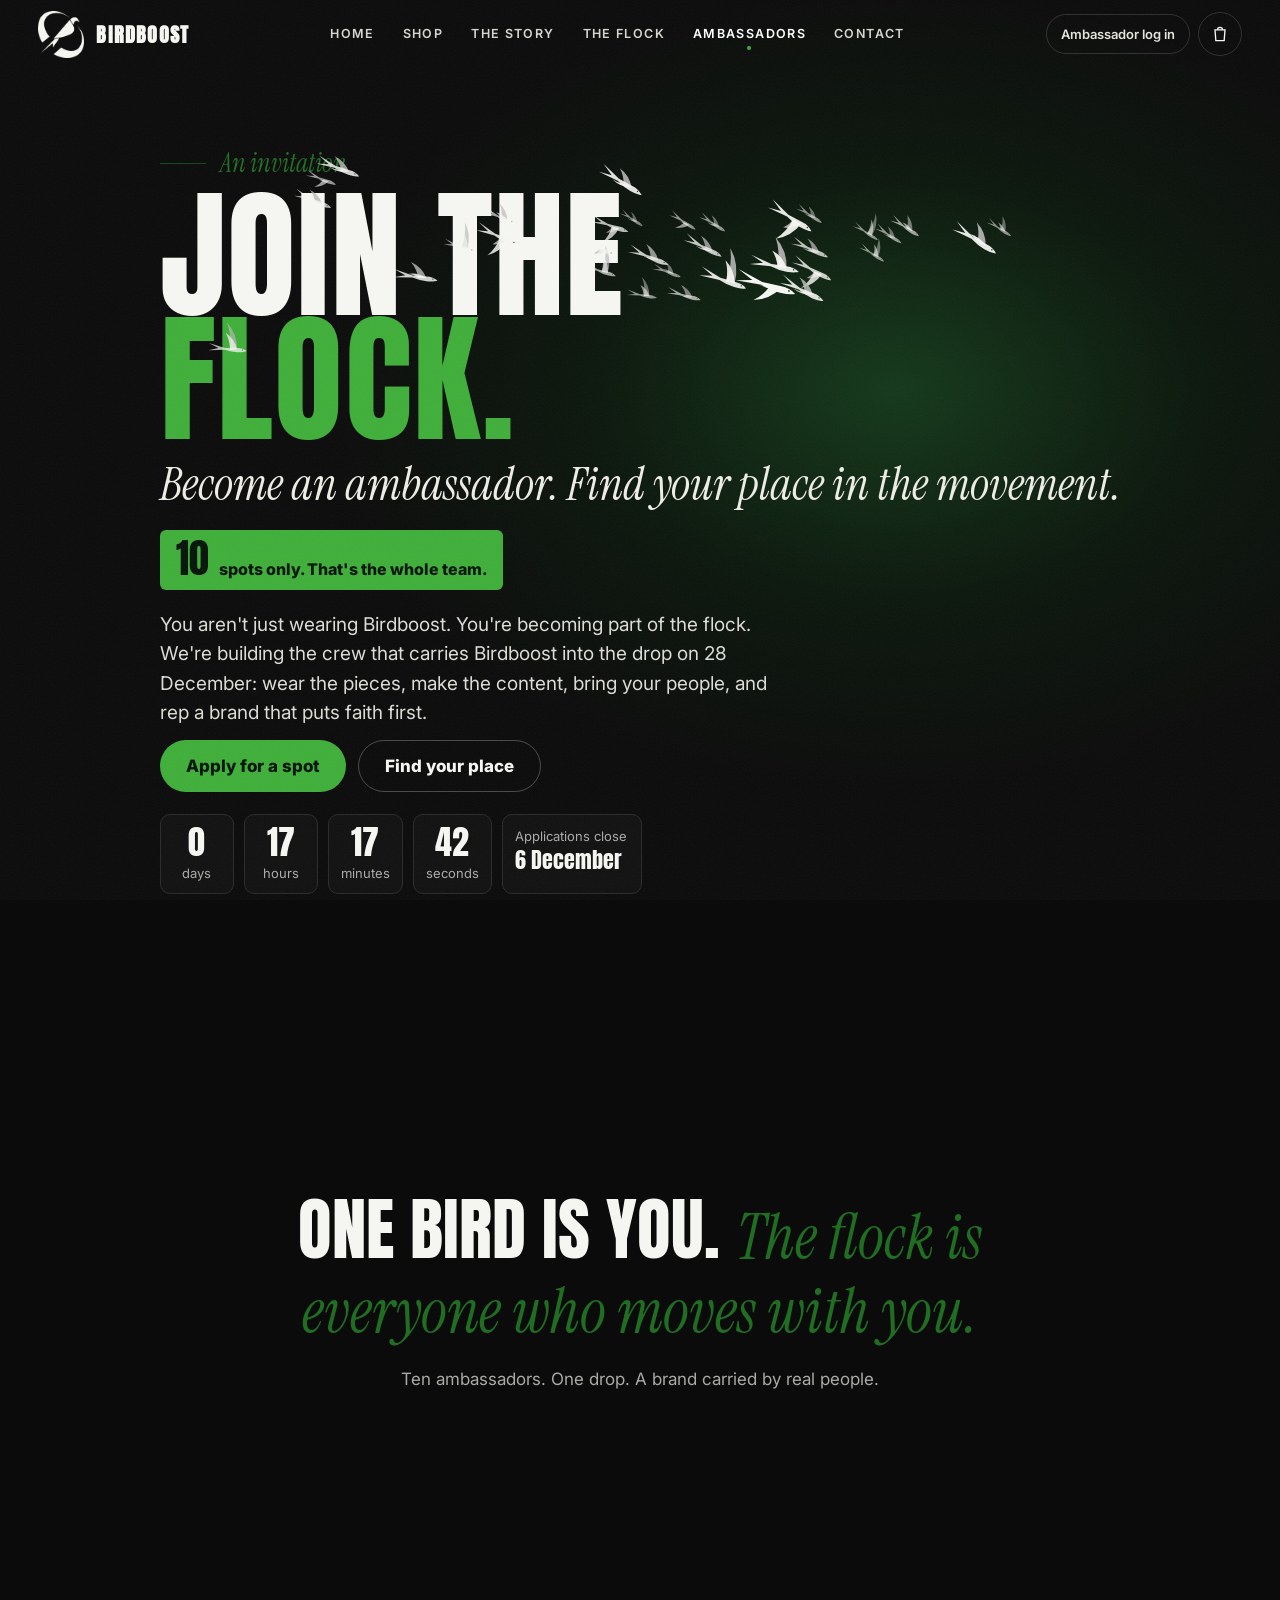
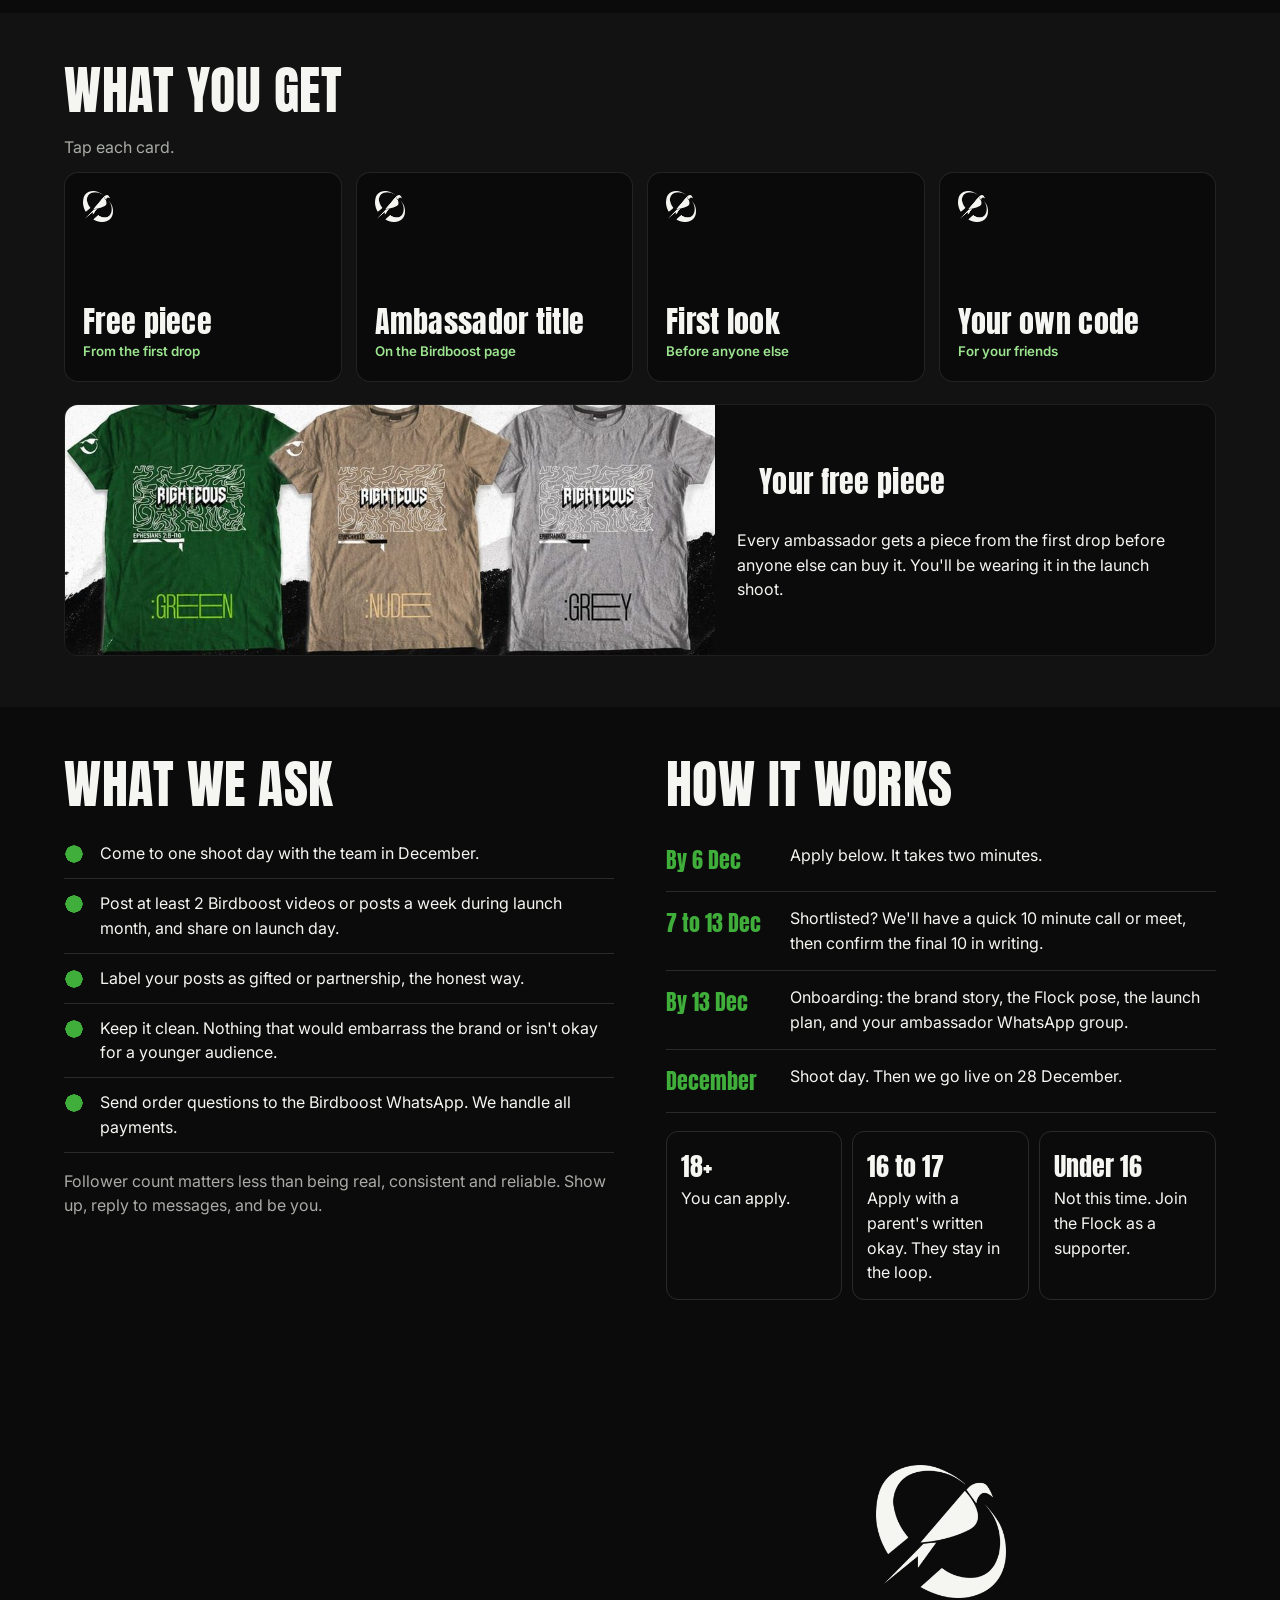
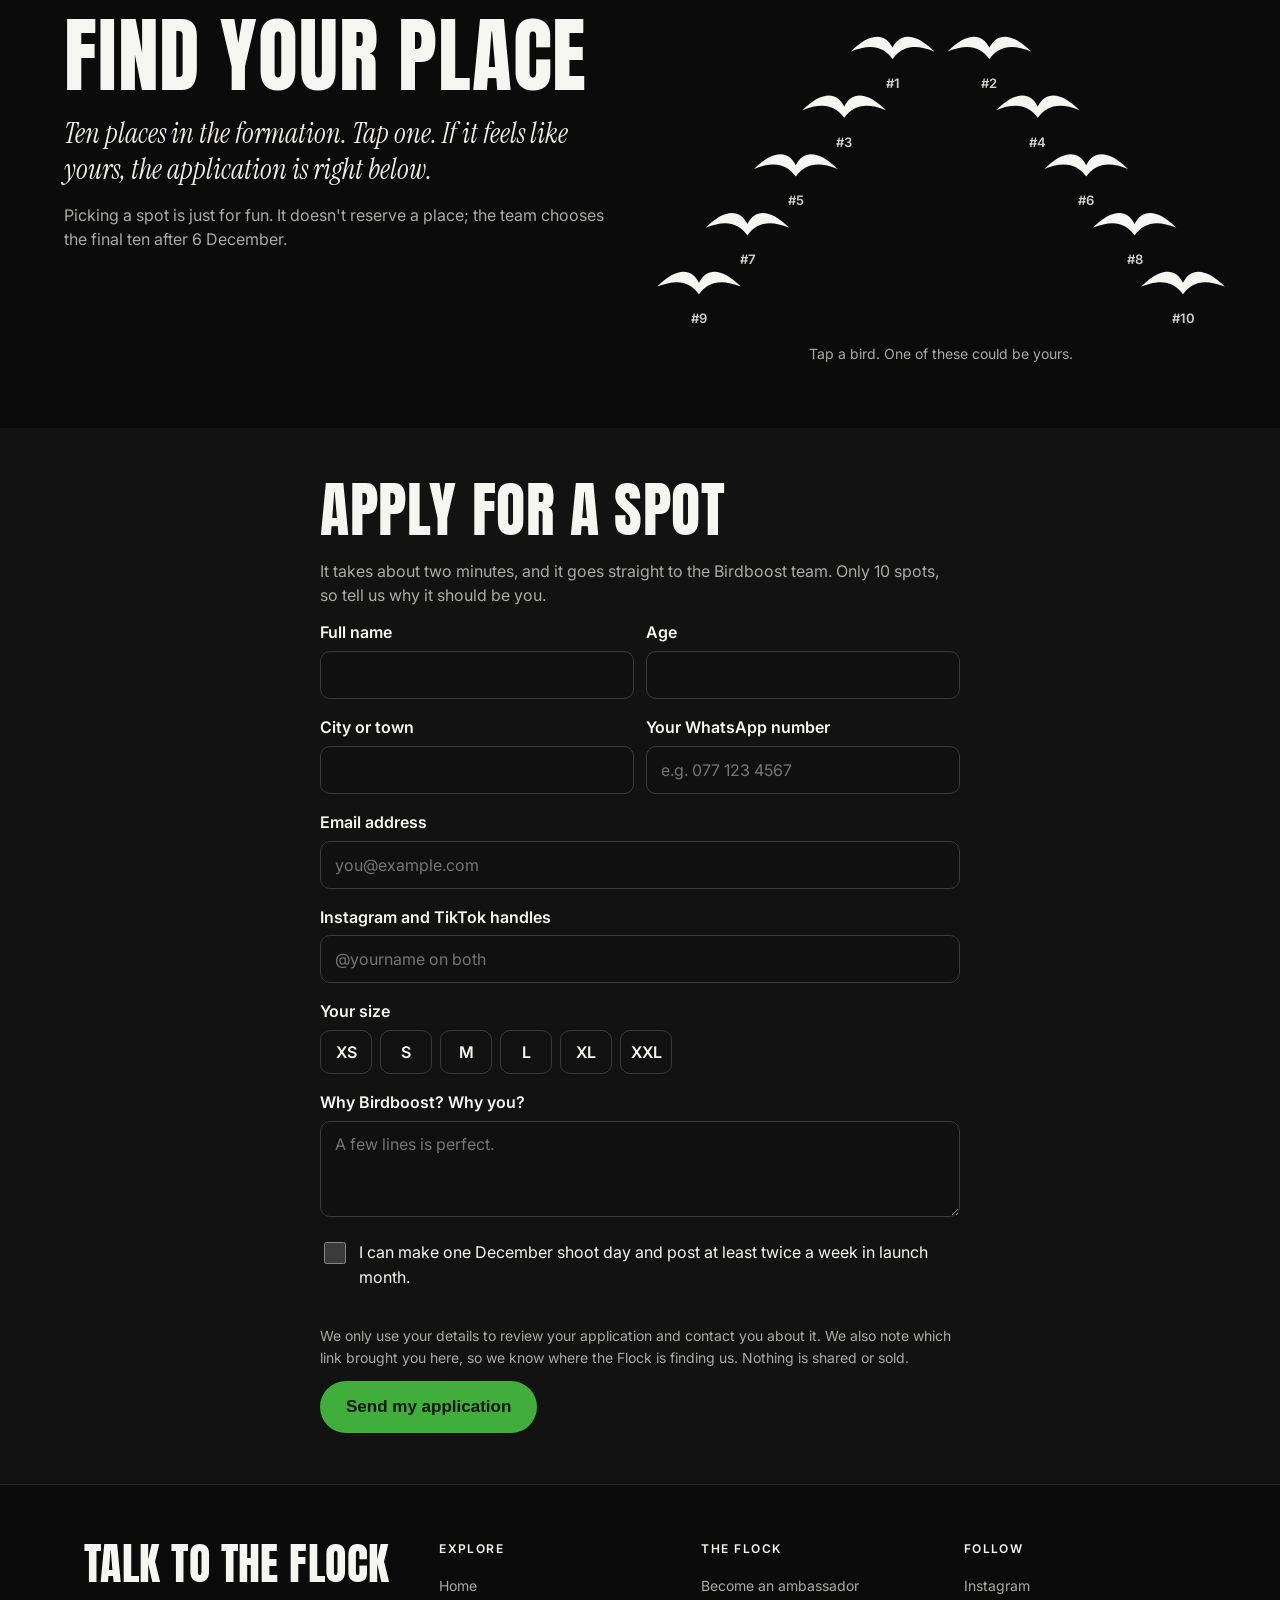
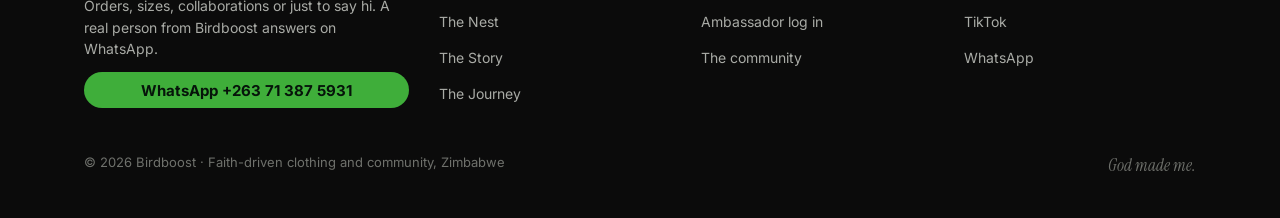
==== flock/index.html @ e138a785 "Turn the site into the Birdboost world: the bird, the flock and the nest - New home page (Enter the " ====
<!DOCTYPE html>
<html lang="en" data-root="../">
<head>
<meta charset="utf-8">
<meta name="viewport" content="width=device-width, initial-scale=1, viewport-fit=cover">
<title>Join the Flock · Become a Birdboost ambassador</title>
<meta name="description" content="Ten places in the first Birdboost flock. Become an ambassador: free piece, first look at new designs, your own code. Applications close 6 December.">
<meta name="theme-color" content="#0a0a0a">
<meta property="og:title" content="Join the Flock · Birdboost">
<meta property="og:description" content="Only 10 ambassador spots. Applications close 6 December.">
<meta property="og:image" content="../tees.jpg">
<link rel="icon" href="../assets/logo.png">
<link rel="preconnect" href="https://fonts.googleapis.com"><link rel="preconnect" href="https://fonts.gstatic.com" crossorigin>
<link href="https://fonts.googleapis.com/css2?family=Anton&family=Instrument+Serif:ital@0;1&family=Inter:wght@400;600;700;800&display=swap" rel="stylesheet">
<link rel="stylesheet" href="../assets/bb.css">
<style>
/* VOICE: loud streetwear drop poster, warm faith-centred welcome underneath.
   IDEA: a flock flying in V formation with exactly 10 places in it.
   PICTURE: 10 birds in a V behind the logo; tap a bird to claim it, it becomes "your spot".
   COLOUR and TYPE: black ground, white type, Birdboost green accent. Anton headlines, Inter body.
   LAYOUT: poster hero with countdown, then perks, commitments, steps, and a one-column application. */
:root{--lg:url([data-uri]);color-scheme:light dark;--bg:#0b0b0b;--ink:#f5f5f2;--mute:#a9aba6;--g:#3fae3a;--g2:#1f6e22;--card:#161716;--line:#2a2b29;--paper:light-dark(#f4f4f0,#121312);--pink:light-dark(#111,#f5f5f2)}
:root[data-theme=light]{color-scheme:light}:root[data-theme=dark]{color-scheme:dark}
*{box-sizing:border-box;min-width:0}
body{margin:0;background:var(--bg);color:var(--ink);font:16px/1.55 Inter,system-ui,sans-serif;overflow-x:clip}
.band{padding:clamp(28px,4vw,64px) max(5vw,16px)}
.wrap{max-width:1240px;margin:0 auto}
h1,h2,.big{font-family:Anton,Impact,'Arial Narrow',sans-serif;font-weight:400;line-height:1.02;letter-spacing:.01em;text-wrap:balance;margin:0}
h1{font-size:clamp(52px,9vw,112px);text-transform:uppercase}
h1 .g{color:var(--g)}
h2{font-size:clamp(34px,5vw,52px);text-transform:uppercase;margin-bottom:18px}
p{margin:0 0 12px}
.logo{display:inline-block;width:46px;height:48px;background:currentColor;-webkit-mask:var(--lg) center/contain no-repeat;mask:var(--lg) center/contain no-repeat}
.brand{display:flex;align-items:center;gap:12px;font-weight:800;font-size:20px}
/* hero */
.hero{position:relative;background:radial-gradient(120% 90% at 80% 10%,#163d17 0,#0b0b0b 60%);border-bottom:6px solid var(--g)}
.hgrid{display:grid;grid-template-columns:minmax(0,1.05fr) minmax(0,1fr);gap:clamp(20px,4vw,56px);align-items:center;margin-top:28px}
.lead{font-size:19px;color:#dcdcd6;max-width:34em}
.ten{display:inline-flex;align-items:baseline;gap:10px;background:var(--g);color:#06140a;padding:8px 16px;border-radius:6px;margin:14px 0 20px;font-weight:800}
.ten b{font-family:Anton,Impact,sans-serif;font-weight:400;font-size:40px;line-height:1}
.cta{display:inline-flex;align-items:center;justify-content:center;min-height:52px;padding:0 26px;border-radius:999px;background:var(--ink);color:#0b0b0b;font-weight:800;text-decoration:none;border:0;font-size:17px;cursor:pointer}
.cta.g{background:var(--g);color:#06140a}
.cta:focus-visible,button:focus-visible,input:focus-visible,select:focus-visible,textarea:focus-visible,.bird:focus-visible{outline:3px solid #9be38f;outline-offset:3px}
.clock{display:flex;gap:10px;margin-top:22px;flex-wrap:wrap}
.clock div{background:#111;border:1px solid var(--line);border-radius:10px;padding:8px 12px;min-width:74px;text-align:center}
.clock b{display:block;font-family:Anton,Impact,sans-serif;font-weight:400;font-size:34px;line-height:1.1}
.clock span{font-size:13px;color:var(--mute)}
.fig{position:relative;min-height:420px}
.fig svg{position:absolute;inset:0;width:100%;height:100%;overflow:visible}
.bird{cursor:pointer;transition:transform .25s}
.bird:hover .bb{fill:var(--g)}
.bird.mine .bb{fill:var(--g)}
.lbl{font:600 13px Inter,sans-serif;fill:#cfd0cb}
.note{font-size:14px;color:var(--mute);margin-top:22px;text-align:center}
@media (prefers-reduced-motion:no-preference){.flap{animation:bob 3.2s ease-in-out infinite}@keyframes bob{50%{transform:translateY(-6px)}}}
/* perks */
.light{background:var(--paper);color:var(--pink)}
.light .mute{color:light-dark(#555,#a9aba6)}
.perks{display:grid;grid-template-columns:repeat(4,minmax(0,1fr));gap:14px;margin-top:10px}
.perk{perspective:900px;height:210px;border:0;background:none;padding:0;cursor:pointer;font:inherit;color:inherit;text-align:left}
.pi{position:relative;width:100%;height:100%;transition:transform .5s;transform-style:preserve-3d}
.perk.on .pi{transform:rotateY(180deg)}
.face{position:absolute;inset:0;backface-visibility:hidden;border-radius:14px;padding:18px;display:flex;flex-direction:column;justify-content:space-between}
.front{background:#0b0b0b;color:#f5f5f2}
.front .big{font-size:30px}
.front small{color:#9be38f;font-weight:600}
.back{background:var(--g);color:#06140a;transform:rotateY(180deg);font-size:16px}
.tees{margin-top:22px;border-radius:14px;overflow:hidden;display:grid;grid-template-columns:minmax(0,1.3fr) minmax(0,1fr);background:#0b0b0b;color:#f5f5f2}
.tees img{width:100%;height:100%;object-fit:cover;display:block}
.tees div{padding:22px;align-self:center}
/* commit + steps */
.two{display:grid;grid-template-columns:minmax(0,1fr) minmax(0,1fr);gap:clamp(20px,4vw,56px)}
ul.ck{list-style:none;padding:0;margin:0}
ul.ck li{padding:12px 0 12px 36px;border-bottom:1px solid var(--line);position:relative}
ul.ck li::before{content:"";position:absolute;left:0;top:15px;width:20px;height:20px;border-radius:50%;background:var(--g);-webkit-mask:radial-gradient(circle,#000 60%,transparent 62%)}
.steps{display:grid;gap:0}
.step{display:grid;grid-template-columns:110px minmax(0,1fr);gap:14px;padding:14px 0;border-bottom:1px solid var(--line)}
.step b{font-family:Anton,Impact,sans-serif;font-weight:400;font-size:22px;color:var(--g);white-space:nowrap}
.ages{display:grid;grid-template-columns:repeat(3,minmax(0,1fr));gap:10px;margin-top:18px}
.ages div{border:1px solid var(--line);border-radius:12px;padding:14px}
.ages b{display:block;font-family:Anton,Impact,sans-serif;font-weight:400;font-size:26px}
/* form */
form{max-width:640px;margin:0 auto}
.fld{margin-bottom:16px}
label{display:block;font-weight:600;margin-bottom:6px}
input,select,textarea{width:100%;font:16px Inter,sans-serif;padding:12px 14px;min-height:48px;border-radius:10px;border:1px solid light-dark(#c9c9c2,#3a3b38);background:light-dark(#fff,#0f100f);color:inherit}
textarea{min-height:96px;resize:vertical}
.row{display:grid;grid-template-columns:minmax(0,1fr) minmax(0,1fr);gap:12px}
.sizes{display:flex;flex-wrap:wrap;gap:8px}
.sizes label{margin:0}
.sizes input{position:absolute;opacity:0;width:1px;height:1px}
.sizes span{display:inline-flex;align-items:center;justify-content:center;min-width:52px;min-height:44px;border-radius:10px;border:1px solid light-dark(#c9c9c2,#3a3b38);font-weight:600;cursor:pointer}
.sizes input:checked+span{background:var(--g);border-color:var(--g);color:#06140a}
.sizes input:focus-visible+span{outline:3px solid #9be38f;outline-offset:2px}
.parent{display:none;border-left:4px solid var(--g);padding:12px 0 2px 16px;margin-bottom:16px}
.parent.show{display:block}
.chk{display:flex;gap:10px;align-items:flex-start;font-weight:400}
.chk input{width:22px;height:22px;min-height:0;margin-top:2px;flex:none;accent-color:var(--g)}
.msg{border-radius:12px;padding:14px 16px;margin:10px 0 16px;display:none}
.msg.show{display:block}
.msg.no{background:light-dark(#fde9e7,#3a1614)}
.msg.ok{background:light-dark(#e3f5e1,#123614)}
.out{display:none;margin-top:18px}
.out.show{display:block}
.out pre{white-space:pre-wrap;background:light-dark(#fff,#0f100f);border:1px solid light-dark(#c9c9c2,#3a3b38);border-radius:10px;padding:14px;font:14px/1.5 Inter,sans-serif}
.btns{display:flex;gap:10px;flex-wrap:wrap;margin-top:12px}
.err{color:light-dark(#b3261e,#ff8a80);font-size:14px;min-height:20px;margin-top:4px}
footer{text-align:center;color:var(--mute);font-size:14px}
/* polish */
.topbar{display:flex;justify-content:space-between;align-items:center;gap:12px;flex-wrap:wrap}
.topbar .login{color:#cfd0cb;font-weight:600;font-size:14px;text-decoration:none;border:1px solid #2f5a2d;border-radius:999px;padding:8px 14px;min-height:40px;display:inline-flex;align-items:center}
.topbar .login:hover{color:#fff;border-color:var(--g)}
.topbar .login:focus-visible{outline:3px solid #9be38f;outline-offset:3px}
input[aria-invalid=true],textarea[aria-invalid=true]{border-color:light-dark(#b3261e,#ff8a80);box-shadow:0 0 0 1px light-dark(#b3261e,#ff8a80)}
.sizes[aria-invalid=true] span{border-color:light-dark(#b3261e,#ff8a80)}
.chk.bad{color:light-dark(#b3261e,#ff8a80)}
.err:not(:empty){background:light-dark(#fde9e7,#3a1614);border-radius:10px;padding:10px 14px;margin:6px 0 12px;font-weight:600}
.fhint{font-size:13px;color:light-dark(#555,#a9aba6);margin-top:5px;font-weight:400}
#sub[disabled]{opacity:.7;cursor:default}
.float{position:fixed;left:16px;right:16px;bottom:calc(14px + env(safe-area-inset-bottom));z-index:50;box-shadow:0 10px 30px #000a;transform:translateY(140%);transition:transform .3s;display:none}
.float.on{transform:none}
@media(max-width:860px){.float{display:flex}}
@media (prefers-reduced-motion:reduce){.float{transition:none}}
@media(max-width:860px){.hgrid,.two,.tees{grid-template-columns:minmax(0,1fr)}.perks{grid-template-columns:repeat(2,minmax(0,1fr))}.fig{min-height:340px}}
@media(max-width:520px){.perks{grid-template-columns:repeat(2,minmax(0,1fr));gap:10px}.perk{height:150px}.face{padding:14px}.front .big{font-size:21px}.back{font-size:13px;line-height:1.35}.back .big{font-size:19px!important}.sizes{display:grid;grid-template-columns:repeat(6,minmax(0,1fr));gap:6px}.sizes span{min-width:0;width:100%}.ages{grid-template-columns:minmax(0,1fr)}.row{grid-template-columns:minmax(0,1fr)}.step{grid-template-columns:minmax(0,1fr);gap:2px}.fig{min-height:280px}}
</style>
<style>
/* The ambassador page lives in the same night world as the rest of the site. */
:root{color-scheme:dark}
body{background:var(--bg);font-family:var(--sans)}
.band .wrap{padding:0}
.light{background:#111211;color:var(--ink)}
.light .mute{color:var(--mute)}
.front{background:#0a0a0a;border:1px solid #ffffff1a}
.tees{border:1px solid #ffffff14}
/* hero: the flock gathers */
.fhero{position:relative;min-height:100svh;display:grid;align-items:center;padding-top:150px;padding-bottom:80px;border-bottom:0;background:radial-gradient(60% 55% at 70% 40%,#14381a 0,#0b160c 40%,var(--bg) 75%);overflow:hidden}
.fhero .k{font:400 clamp(20px,2.2vw,26px)/1 var(--serif);font-style:italic;color:var(--g2);display:flex;gap:14px;align-items:center;margin-bottom:18px}
.fhero .k::before{content:"";width:46px;height:1px;background:currentColor;opacity:.6}
.fhero h1{font-size:clamp(64px,11vw,160px);line-height:.88;max-width:8em}
.fhero h1 .g{display:block}
.fhero .sub2{font:400 clamp(30px,3.6vw,48px)/1.05 var(--serif);font-style:italic;margin:18px 0 8px;color:#ecebe4}
.fhero .lead{max-width:32em}
.fhero .row2{display:flex;gap:12px;flex-wrap:wrap;align-items:center;margin-top:8px}
.fhero .cta.o{background:none;color:var(--ink);border:1px solid #ffffff40}
/* statement */
.statement{padding:clamp(120px,18vw,220px) max(5vw,16px);text-align:center}
.statement p{font:400 clamp(34px,5.4vw,76px)/1.04 var(--display);text-transform:uppercase;max-width:15em;margin:0 auto;text-wrap:balance}
.statement p .serif{color:var(--g2);font-size:.9em;line-height:1}
.statement small{display:block;margin-top:24px;color:var(--mute);font-size:17px}
/* find your place: the flock lands into the V */
.place{padding-top:clamp(90px,12vw,150px)}
.place .two{align-items:center}
.place h2{font-size:clamp(44px,6.4vw,86px)}
.invite{font:400 clamp(22px,2.2vw,28px)/1.3 var(--serif);font-style:italic;color:#ecebe4;max-width:24em}
#apply h2{font-size:clamp(40px,5vw,60px)}
/* personal: one bird returns */
.is-me [data-me-hide]{display:none!important}
html:not(.is-me) [data-me-show]{display:none!important}
.is-me .fhero h1{font-size:clamp(54px,8vw,120px);max-width:none}
.meback{border:1px solid #3fae3a66;background:#0f2410;border-radius:16px;padding:16px 18px;margin-bottom:22px}
.foot{text-align:left}
@media(max-width:860px){.fhero{padding-top:140px}}
</style>
</head>
<body class="grain" data-bird="flock" data-bird-delay="600">
<header class="nav">
  <div class="in">
    <a class="brand" href="../" aria-label="Birdboost home"><span class="logo" aria-hidden="true"></span><b>BIRDBOOST</b></a>
    <nav aria-label="Main"><ul class="links" id="links"><li><a href="../">Home</a></li><li><a href="../nest/">Shop</a></li><li><a href="../#story">The Story</a></li><li><a href="../#flock">The Flock</a></li><li><a href="../flock/" aria-current="page">Ambassadors</a></li><li><a href="#contact">Contact</a></li></ul></nav>
    <div class="navr"><span data-me-slot></span><a class="cartbtn" href="../nest/#cart" aria-label="Cart"><svg viewBox="0 0 24 24" fill="none" stroke="currentColor" stroke-width="1.6" aria-hidden="true"><path d="M6 7h12l-1 13H7L6 7z"/><path d="M9 7a3 3 0 016 0"/></svg><b data-cart-count></b></a><button class="menubtn" type="button" aria-expanded="false" aria-controls="links" aria-label="Menu"><i></i></button></div>
  </div>
</header>

<main>
<section class="hero band fhero" data-flock="gather" aria-labelledby="fh1">
  <div class="wrap">
    <div data-me-hide>
      <div class="k">An invitation</div>
      <h1 id="fh1">Join the <span class="g">Flock.</span></h1>
      <p class="sub2">Become an ambassador. Find your place in the movement.</p>
      <div class="ten"><b>10</b> spots only. That's the whole team.</div>
      <p class="lead">You aren't just wearing Birdboost. You're becoming part of the flock. We're building the crew that carries Birdboost into the drop on 28 December: wear the pieces, make the content, bring your people, and rep a brand that puts faith first.</p>
      <div class="row2"><a class="cta g" href="#apply">Apply for a spot</a><a class="cta o" href="#place">Find your place</a></div>
    </div>
    <div data-me-show>
      <div class="k">One bird returns</div>
      <h1 data-perch="0.55">Welcome back, <span class="g" data-me-name>friend</span></h1>
      <p class="sub2">The flock is the community. The single bird is you.</p>
      <p class="lead">You're already part of the Flock. Your tasks, events and store code are waiting in your dashboard.</p>
      <div class="row2"><a class="cta g" href="../portal/">Open your dashboard</a><a class="cta o" href="../nest/">Go to the Nest</a></div>
    </div>
    <div class="clock" id="clock" data-me-hide role="timer" aria-label="Time left to apply">
      <div><b id="cd">–</b><span>days</span></div>
      <div><b id="ch">–</b><span>hours</span></div>
      <div><b id="cm">–</b><span>minutes</span></div>
      <div><b id="cs">–</b><span>seconds</span></div>
      <div style="text-align:left;min-width:140px"><span>Applications close</span><b style="font-size:22px">6 December</b></div>
    </div>
  </div>
</section>

<section class="statement" data-flock="spread">
  <p class="rv">One bird is you. <span class="serif">The flock is everyone who moves with you.</span></p>
  <small class="rv d1">Ten ambassadors. One drop. A brand carried by real people.</small>
</section>

<section class="band light" data-flock="turn">
  <div class="wrap">
    <h2>What you get</h2>
    <p class="mute">Tap each card.</p>
    <div class="perks" id="perks"></div>
    <div class="tees">
      <img src="../tees.jpg" alt="The Righteous tee in green, nude and grey">
      <div><div class="big" style="font-size:30px">Your free piece</div><p style="margin-top:8px">Every ambassador gets a piece from the first drop before anyone else can buy it. You'll be wearing it in the launch shoot.</p></div>
    </div>
  </div>
</section>

<section class="band" data-flock="stream">
  <div class="wrap two">
    <div>
      <h2>What we ask</h2>
      <ul class="ck">
        <li>Come to one shoot day with the team in December.</li>
        <li>Post at least 2 Birdboost videos or posts a week during launch month, and share on launch day.</li>
        <li>Label your posts as gifted or partnership, the honest way.</li>
        <li>Keep it clean. Nothing that would embarrass the brand or isn't okay for a younger audience.</li>
        <li>Send order questions to the Birdboost WhatsApp. We handle all payments.</li>
      </ul>
      <p style="margin-top:16px;color:var(--mute)">Follower count matters less than being real, consistent and reliable. Show up, reply to messages, and be you.</p>
    </div>
    <div>
      <h2>How it works</h2>
      <div class="steps">
        <div class="step"><b>By 6 Dec</b><span>Apply below. It takes two minutes.</span></div>
        <div class="step"><b>7 to 13 Dec</b><span>Shortlisted? We'll have a quick 10 minute call or meet, then confirm the final 10 in writing.</span></div>
        <div class="step"><b>By 13 Dec</b><span>Onboarding: the brand story, the Flock pose, the launch plan, and your ambassador WhatsApp group.</span></div>
        <div class="step"><b>December</b><span>Shoot day. Then we go live on 28 December.</span></div>
      </div>
      <div class="ages">
        <div><b>18+</b>You can apply.</div>
        <div><b>16 to 17</b>Apply with a parent's written okay. They stay in the loop.</div>
        <div><b>Under 16</b>Not this time. Join the Flock as a supporter.</div>
      </div>
    </div>
  </div>
</section>

<section class="band place" id="place" data-flock="form" data-flock-targets="#flock .bird">
  <div class="wrap two">
    <div>
      <h2>Find your place</h2>
      <p class="invite">Ten places in the formation. Tap one. If it feels like yours, the application is right below.</p>
      <p class="mute" style="margin-top:14px">Picking a spot is just for fun. It doesn't reserve a place; the team chooses the final ten after 6 December.</p>
    </div>
    <div>
      <div class="fig" id="fig"><svg id="flock" role="img" aria-label="A V formation of 10 birds, one for each ambassador spot"></svg></div>
      <p class="note" id="flocknote">Tap a bird. One of these could be yours.</p>
    </div>
  </div>
</section>

<section class="band light" id="apply" data-flock="leave">
  <div class="wrap">
    <form id="f" name="ambassador" novalidate>
            <p hidden><label>Leave this empty <input name="_gotcha" tabindex="-1" autocomplete="off"></label></p>
      <input type="hidden" name="source" id="h_source"><input type="hidden" name="campaign" id="h_campaign"><input type="hidden" name="ref" id="h_ref"><input type="hidden" name="latest_source" id="h_latest"><input type="hidden" name="referrer" id="h_referrer"><input type="hidden" name="first_visit" id="h_first"><input type="hidden" name="visits" id="h_visits"><input type="hidden" name="device" id="h_device"><input type="hidden" name="spot_picked" id="h_spot">
      <div class="meback" data-me-show>You're already in the Flock. Know someone who should be? Send them this page.</div>
      <h2>Apply for a spot</h2>
      <p class="mute">It takes about two minutes, and it goes straight to the Birdboost team. Only 10 spots, so tell us why it should be you.</p>
      <div class="row">
        <div class="fld"><label for="name">Full name</label><input id="name" name="name" autocomplete="name" required></div>
        <div class="fld"><label for="age">Age</label><input id="age" name="age" type="number" inputmode="numeric" min="10" max="60" required></div>
      </div>
      <div class="msg no" id="young">Thank you for wanting to be part of this. Ambassadors need to be 16 or older, so this round isn't for you yet. Follow Birdboost and join the Flock as a supporter, we'd love to have you.</div>
      <div class="parent" id="parent">
        <p style="font-weight:600">You're 16 or 17, so a parent or guardian needs to say yes and stay in the loop.</p>
        <div class="row">
          <div class="fld"><label for="pname">Parent or guardian name</label><input id="pname" name="parent_name"></div>
          <div class="fld"><label for="pphone">Their phone number</label><input id="pphone" name="parent_phone" type="tel" inputmode="tel"></div>
        </div>
        <label class="chk"><input type="checkbox" id="pok" name="parent_ok" value="yes"> My parent or guardian knows I'm applying and is happy for Birdboost to contact them.</label>
      </div>
      <div class="row">
        <div class="fld"><label for="city">City or town</label><input id="city" name="city" required></div>
        <div class="fld"><label for="phone">Your WhatsApp number</label><input id="phone" name="whatsapp" type="tel" inputmode="tel" autocomplete="tel" required placeholder="e.g. 077 123 4567"></div>
      </div>
      <div class="fld"><label for="email">Email address</label><input id="email" name="email" type="email" inputmode="email" autocomplete="email" required placeholder="you@example.com"></div>
      <div class="fld"><label for="handles">Instagram and TikTok handles</label><input id="handles" name="handles" placeholder="@yourname on both" required></div>
      <div class="fld"><label>Your size</label><div class="sizes" id="sizes"><label><input type="radio" name="size" value="XS"><span>XS</span></label><label><input type="radio" name="size" value="S"><span>S</span></label><label><input type="radio" name="size" value="M"><span>M</span></label><label><input type="radio" name="size" value="L"><span>L</span></label><label><input type="radio" name="size" value="XL"><span>XL</span></label><label><input type="radio" name="size" value="XXL"><span>XXL</span></label></div></div>
      <div class="fld"><label for="why">Why Birdboost? Why you?</label><textarea id="why" name="why" required placeholder="A few lines is perfect."></textarea></div>
      <label class="chk fld"><input type="checkbox" id="agree" name="commitment" value="yes"> I can make one December shoot day and post at least twice a week in launch month.</label>
      <div class="err" id="err" role="alert"></div>
      <p class="mute" style="font-size:14px">We only use your details to review your application and contact you about it. We also note which link brought you here, so we know where the Flock is finding us. Nothing is shared or sold.</p>
      <button class="cta g" type="submit" id="sub">Send my application</button>
      <div class="out" id="out">
        <div class="msg ok show" id="okmsg"><b>Application received. Thank you!</b> We'll be in touch on WhatsApp after 6 December if you're shortlisted. Keep an eye on Birdboost in the meantime.</div>
        <div id="fallback" style="display:none">
          <div class="msg no show">We couldn't send your application just now. Please send it to us on WhatsApp instead, or try again in a minute.</div>
          <pre id="txt"></pre>
          <div class="btns">
            <a class="cta g" id="wa" href="#" target="_blank" rel="noopener">Send on WhatsApp</a>
            <button class="cta" type="button" id="copy" style="background:#0b0b0b;color:#f5f5f2">Copy application</button>
          </div>
        </div>
      </div>
    </form>
  </div>
</section>
</main>

<a class="cta g float" id="float" href="#apply" aria-hidden="true" tabindex="-1">Apply for a spot</a>

<footer class="foot" id="contact"><div class="wrap">
  <div class="cols">
    <div><div class="big">Talk to the flock</div><p>Orders, sizes, collaborations or just to say hi. A real person from Birdboost answers on WhatsApp.</p>
      <a class="btn g" href="https://wa.me/263713875931" target="_blank" rel="noopener">WhatsApp +263 71 387 5931</a></div>
    <div><h4>Explore</h4><a href="../">Home</a><a href="../nest/">The Nest</a><a href="../#story" >The Story</a><a href="../#journey">The Journey</a></div>
    <div><h4>The Flock</h4><a href="../flock/">Become an ambassador</a><a href="../portal/">Ambassador log in</a><a href="../#flock">The community</a></div>
    <div><h4>Follow</h4><a href="https://www.instagram.com/birdboost_impact" target="_blank" rel="noopener">Instagram</a><a href="https://www.tiktok.com/@official_birdboost.inc" target="_blank" rel="noopener">TikTok</a><a href="https://wa.me/263713875931" target="_blank" rel="noopener">WhatsApp</a></div>
  </div>
  <div class="fine"><span>© <span data-year>2026</span> Birdboost · Faith-driven clothing and community, Zimbabwe</span><span class="serif" style="font-size:17px">God made me.</span></div>
</div></footer>

<script src="../assets/site.js"></script>
<script>
{
const DEADLINE = Date.parse('2026-12-06T23:59:00+02:00');
const WA = '263713875931';
/* Paste your Formspree form ID here (the part after formspree.io/f/) */
const FORM_ID = 'mdegjvad';
const perks = [
  ['Free piece','From the first drop','A Birdboost piece from the first drop, yours to keep and wear in the launch shoot.'],
  ['Ambassador title','On the Birdboost page','You get the official Ambassador title and a feature on Birdboost\'s page.'],
  ['First look','Before anyone else','See new designs before they drop and help shape what comes next.'],
  ['Your own code','For your friends','A personal discount code to share with your people.']
];
const $ = id => document.getElementById(id);

/* Where did they come from? First-party only: stored in this browser, sent only with the application. */
const track = (() => {
  const q = new URLSearchParams(location.search);
  const clean = s => (s||'').toString().slice(0,80).replace(/[^\w\-. @]/g,'');
  /* Came through the home page's forward? Use the referrer it saw. */
  let ref = '', R = document.referrer; try { const k = sessionStorage.getItem('bb-ref'); if (k !== null) { R = k; sessionStorage.removeItem('bb-ref'); } } catch(e){}
  try { ref = R ? new URL(R).hostname : ''; } catch(e){}
  const guess = h => /instagram/.test(h)?'instagram':/tiktok/.test(h)?'tiktok':/facebook|fb\./.test(h)?'facebook':/whatsapp|wa\.me/.test(h)?'whatsapp':/google/.test(h)?'google':h||'direct';
  const now = {
    source: clean(q.get('src')||q.get('utm_source')) || guess(ref),
    campaign: clean(q.get('utm_campaign')||q.get('c')),
    ref: clean(q.get('ref')),
    referrer: ref
  };
  let t = null;
  try { t = JSON.parse(localStorage.getItem('bb-src')||'null'); } catch(e){}
  if (!t) t = { ...now, first: new Date().toISOString(), visits: 0 };
  t.visits = (t.visits||0) + 1;
  t.latest = now.source;
  if (!t.ref && now.ref) t.ref = now.ref;
  try { localStorage.setItem('bb-src', JSON.stringify(t)); } catch(e){}
  return t;
})();
$('h_source').value = track.source; $('h_campaign').value = track.campaign||''; $('h_ref').value = track.ref||'';
$('h_latest').value = track.latest; $('h_referrer').value = track.referrer||''; $('h_first').value = track.first;
$('h_visits').value = track.visits; $('h_device').value = matchMedia('(max-width:820px)').matches ? 'mobile' : 'desktop';

$('perks').innerHTML = perks.map((p,i)=>`<button class="perk" type="button" aria-pressed="false" aria-label="${p[0]}: ${p[2]}"><div class="pi"><div class="face front"><span class="logo" style="width:30px;height:32px"></span><div><div class="big">${p[0]}</div><small>${p[1]}</small></div></div><div class="face back"><div class="big" style="font-size:26px">${p[0]}</div><span>${p[2]}</span></div></div></button>`).join('');
$('perks').addEventListener('click', e => { const b = e.target.closest('.perk'); if (!b) return; b.classList.toggle('on'); b.setAttribute('aria-pressed', b.classList.contains('on')); });


const tick = () => {
  let ms = Math.max(0, DEADLINE - Date.now());
  const d = Math.floor(ms/864e5), h = Math.floor(ms%864e5/36e5), m = Math.floor(ms%36e5/6e4), s = Math.floor(ms%6e4/1e3);
  $('cd').textContent = d; $('ch').textContent = h; $('cm').textContent = m; $('cs').textContent = String(s).padStart(2,'0');
  if (!ms) { clearInterval(clk); } if (!ms) $('clock').innerHTML = '<div style="text-align:left"><b style="font-size:22px">Applications have closed</b><span>Thank you, Flock. Watch for the launch on 28 December.</span></div>';
};
const clk = setInterval(tick, 1000); tick();

/* V formation of 10 birds; the lead bird is the logo */
const svg = $('flock');
let mine = -1;
const BIRD = 'M-22 4 C-12 -6 -4 -6 0 2 C4 -6 12 -6 22 4 C12 0 5 1 0 8 C-5 1 -12 0 -22 4Z';
const draw = () => {
  const W = svg.clientWidth, H = svg.clientHeight; if (!W) return;
  const sc = Math.min(W/520, H/420) * 1.9;
  const cx = W/2, top = H*0.2;
  const pos = [];
  for (let i=1;i<=5;i++){ pos.push([cx - i*W*0.088, top + i*H*0.14]); pos.push([cx + i*W*0.088, top + i*H*0.14]); }
  pos.sort((a,b)=>a[1]-b[1]||a[0]-b[0]);
  const lead = 70*sc;
  let s = `<g class="flap"><foreignObject x="${cx-lead/2}" y="${top-lead*0.9}" width="${lead}" height="${lead}"><div xmlns="http://www.w3.org/1999/xhtml" class="logo" style="width:100%;height:100%;color:#f5f5f2"></div></foreignObject></g>`;
  s += pos.map((p,i)=>{
    const k = (i===mine)?1.3:1;
    return `<g class="bird${i===mine?' mine':''}" tabindex="0" role="button" data-i="${i}" aria-label="Spot ${i+1} of 10${i===mine?', yours':''}" transform="translate(${p[0]} ${p[1]})">
      <g class="flap" style="animation-delay:${(i*0.23).toFixed(2)}s"><g transform="scale(${(sc*k).toFixed(2)})"><circle r="30" fill="transparent"/><path class="bb" d="${BIRD}" fill="#f5f5f2"/></g></g>
      <text class="lbl" text-anchor="middle" y="${(16*sc+14).toFixed(0)}">${i===mine?'You?':'#'+(i+1)}</text></g>`;
  }).join('');
  svg.innerHTML = s;
};
const ro = new ResizeObserver(draw); ro.observe($('fig'));
const pick = el => {
  const g = el.closest('.bird'); if (!g) return;
  mine = +g.dataset.i; draw(); $('h_spot').value = mine+1;
  $('flocknote').textContent = `Spot #${mine+1} has your name on it. Apply before 6 December to claim a place.`;
  const nb = svg.querySelector(`[data-i="${mine}"]`); if (nb) nb.focus();
};
svg.addEventListener('click', e => pick(e.target));
svg.addEventListener('keydown', e => { if (e.key==='Enter'||e.key===' ') { e.preventDefault(); pick(e.target); } });

/* form */
const ageState = () => {
  const a = parseInt($('age').value,10);
  $('young').classList.toggle('show', a>0 && a<16);
  $('parent').classList.toggle('show', a===16 || a===17);
  return a;
};
$('age').addEventListener('input', ageState);

const fields = ['name','age','city','phone','email','handles','why','pname','pphone'];
try { const saved = JSON.parse(localStorage.getItem('bb-amb')||'{}'); fields.forEach(k=>{ if(saved[k]) $(k).value = saved[k]; }); ageState(); } catch(e){}
$('f').addEventListener('input', () => { try { const o={}; fields.forEach(k=>o[k]=$(k).value); localStorage.setItem('bb-amb', JSON.stringify(o)); } catch(e){} });

/* Show which fields need attention, and take the person to the first one. */
const clearMarks = () => { document.querySelectorAll('[aria-invalid=true]').forEach(el=>el.removeAttribute('aria-invalid')); document.querySelectorAll('.chk.bad').forEach(el=>el.classList.remove('bad')); };
const mark = ids => {
  ids.forEach(k => { const el = $(k); if (!el) return; if (el.type === 'checkbox') el.closest('.chk').classList.add('bad'); else el.setAttribute('aria-invalid','true'); });
  const first = $(ids[0]); if (!first) return;
  const target = first.id === 'sizes' ? first.querySelector('input') : first;
  target.focus({preventScroll:true}); (first.closest('.fld')||first).scrollIntoView({behavior:'smooth', block:'center'});
};
$('f').addEventListener('input', e => { const el = e.target; if (el.getAttribute('aria-invalid')) el.removeAttribute('aria-invalid'); if (el.name==='size') $('sizes').removeAttribute('aria-invalid'); if (el.type==='checkbox') el.closest('.chk')?.classList.remove('bad'); });
$('f').addEventListener('change', e => { if (e.target.name==='size') $('sizes').removeAttribute('aria-invalid'); });

/* Floating "Apply" button on phones: shows after the hero, hides once the form is on screen. */
if ('IntersectionObserver' in window) {
  let pastHero = false, formSeen = false;
  const fl = $('float'), upd = () => fl.classList.toggle('on', pastHero && !formSeen && Date.now() < DEADLINE);
  new IntersectionObserver(([en]) => { pastHero = !en.isIntersecting; upd(); }).observe(document.querySelector('.hero .cta'));
  new IntersectionObserver(([en]) => { formSeen = en.isIntersecting; upd(); }, {rootMargin:'0px 0px -30% 0px'}).observe($('apply'));
}

$('f').addEventListener('submit', e => {
  e.preventDefault();
  const a = ageState(), err = $('err'); err.textContent = '';
  clearMarks();
  const v = k => $(k).value.trim();
  const size = (document.querySelector('input[name=size]:checked')||{}).value || '';
  const miss = [['name','your name'],['age','your age'],['city','your city'],['phone','your WhatsApp number'],['email','your email address'],['handles','your handles'],['why','why Birdboost']].filter(([k])=>!v(k)).map(x=>x[1]);
  if (!size) miss.push('your size');
  const missIds = ['name','age','city','phone','email','handles','why'].filter(k=>!v(k));
  if (!size) missIds.push('sizes');
  if (!miss.length && !/^[^\s@]+@[^\s@]+\.[^\s@]{2,}$/.test(v('email'))) { err.textContent = 'Please check your email address. It should look like name@example.com.'; mark(['email']); return; }
  if (miss.length) { err.textContent = 'Please add ' + (miss.length > 1 ? miss.slice(0,-1).join(', ') + ' and ' + miss[miss.length-1] : miss[0]) + '.'; mark(missIds); return; }
  if (a < 16) { err.textContent = 'Ambassadors need to be 16 or older for this round.'; $('young').scrollIntoView({block:'center'}); return; }
  if (a < 18 && (!v('pname') || !v('pphone') || !$('pok').checked)) { err.textContent = 'Please add your parent or guardian\'s name and number, and tick that they\'re happy for you to apply.'; mark(['pname','pphone','pok'].filter(k=>k==='pok'?!$('pok').checked:!v(k))); return; }
  if (!$('agree').checked) { err.textContent = 'Please tick that you can make the shoot day and post twice a week.'; mark(['agree']); return; }
  const lines = [
    'BIRDBOOST AMBASSADOR APPLICATION',
    'Name: ' + v('name'), 'Age: ' + a, 'City: ' + v('city'), 'WhatsApp: ' + v('phone'), 'Email: ' + v('email'),
    'Handles: ' + v('handles'), 'Size: ' + size
  ];
  if (a < 18) lines.push('Parent or guardian: ' + v('pname') + ', ' + v('pphone') + ' (knows I am applying)');
  lines.push('Why Birdboost: ' + v('why'), 'I can make one December shoot day and post twice a week in launch month.');
  const t = lines.join('\n');
  $('txt').textContent = t;
  $('wa').href = 'https://wa.me/' + WA + '?text=' + encodeURIComponent(t);
  const btn = $('sub'); btn.disabled = true; btn.textContent = 'Sending...';
  const data = {}; new FormData($('f')).forEach((val,k) => { data[k] = val; });
  data._subject = 'New Flock application: ' + v('name') + ' (' + a + ', ' + v('city') + ')';
  fetch('https://formspree.io/f/' + FORM_ID, { method:'POST', headers:{'Content-Type':'application/json','Accept':'application/json'}, body:JSON.stringify(data) })
    .then(r => { if (!r.ok) throw new Error(r.status);
      $('okmsg').style.display = ''; $('fallback').style.display = 'none';
      btn.textContent = 'Application sent';
      try { localStorage.removeItem('bb-amb'); } catch(e){}
    })
    .catch(() => { $('okmsg').style.display = 'none'; $('fallback').style.display = ''; btn.disabled = false; btn.textContent = 'Try again'; })
    .finally(() => { $('out').classList.add('show'); $('out').scrollIntoView({behavior:'smooth', block:'start'}); });
});
$('copy').addEventListener('click', async () => {
  try { await navigator.clipboard.writeText($('txt').textContent); $('copy').textContent = 'Copied'; }
  catch(e) { $('copy').textContent = 'Select the text above to copy'; }
  setTimeout(()=>{ $('copy').textContent = 'Copy application'; }, 2500);
});
}
</script>
<script src="../assets/bird.js"></script>
</body>
</html>
---- assets/bb.css ----
/* Birdboost world: shared look for every public page.
   VOICE: a fashion campaign at night. Quiet, confident, a lot of air.
   IDEA: one bird (you), the flock (us), the nest (where the pieces live).
   COLOUR: near-black ground, warm white type, Birdboost green as the one sharp accent, forest green for atmosphere.
   TYPE: Anton for the loud lines, Instrument Serif italic for the human ones, Inter for everything you read. */
:root{color-scheme:dark;--bg:#0a0a0a;--bg2:#101110;--ink:#f3f2ec;--mute:#a3a59f;--dim:#6f716c;--g:#3fae3a;--g2:#9be38f;--forest:#0f2410;--sand:#c9b497;--line:#262725;--card:#141514;--r:18px;
  --display:Anton,Impact,'Arial Narrow',sans-serif;--serif:'Instrument Serif',Georgia,'Times New Roman',serif;--sans:Inter,system-ui,-apple-system,'Segoe UI',sans-serif;--ease:cubic-bezier(.2,.7,.1,1)}
*{box-sizing:border-box;min-width:0}
html{scroll-behavior:smooth;scroll-padding-top:84px;-webkit-text-size-adjust:100%}
body{margin:0;background:var(--bg);color:var(--ink);font:16px/1.6 var(--sans);overflow-x:clip;-webkit-font-smoothing:antialiased}
img{max-width:100%;display:block}
[hidden]{display:none!important}
a{color:inherit}
p{margin:0 0 14px}
h1,h2,h3{margin:0;font-weight:400}
.display{font-family:var(--display);text-transform:uppercase;line-height:.95;letter-spacing:.005em;text-wrap:balance}
.serif{font-family:var(--serif);font-style:italic;font-weight:400;text-transform:none;letter-spacing:0}
.mute{color:var(--mute)}
.wrap{max-width:1240px;margin:0 auto;padding:0 max(5vw,18px)}
.sr-only{position:absolute;width:1px;height:1px;overflow:hidden;clip:rect(0 0 0 0);white-space:nowrap}
:focus-visible{outline:3px solid var(--g2);outline-offset:3px;border-radius:6px}

/* the bird's sky: above content, never in the way */
.bb-sky{position:fixed;inset:0;width:100vw;height:100vh;pointer-events:none;z-index:45}

/* brand mark */
.logo{display:inline-block;width:30px;height:32px;background:currentColor;-webkit-mask:var(--logo,url(logo.png)) center/contain no-repeat;mask:var(--logo,url(logo.png)) center/contain no-repeat;flex:none}

/* ---------- navigation ---------- */
.nav{position:fixed;top:0;left:0;right:0;z-index:60;transition:background .4s,border-color .4s,transform .4s var(--ease);border-bottom:1px solid transparent}
.nav.solid{background:rgba(10,10,10,.78);-webkit-backdrop-filter:blur(14px) saturate(1.2);backdrop-filter:blur(14px) saturate(1.2);border-bottom-color:#ffffff12}
.nav .in{display:flex;align-items:center;gap:18px;min-height:68px;max-width:1400px;margin:0 auto;padding:0 max(3vw,16px)}
.brand{display:inline-flex;align-items:center;gap:10px;text-decoration:none;font-family:var(--display);font-size:21px;letter-spacing:.06em;min-height:44px}
.nav nav{margin:0 auto}
.links{display:flex;gap:2px;margin:0;list-style:none;padding:0}
.links a{display:inline-flex;align-items:center;min-height:44px;padding:0 13px;text-decoration:none;font:600 12.5px/1 var(--sans);letter-spacing:.11em;text-transform:uppercase;color:#d6d6d0;border-radius:999px;transition:color .2s}
.links a:hover,.links a[aria-current=page]{color:#fff}
.links a{position:relative}
.links a[aria-current=page]::after{content:"";position:absolute;left:50%;bottom:6px;width:4px;height:4px;margin-left:-2px;border-radius:50%;background:var(--g)}
.navr{display:flex;align-items:center;gap:8px}
.pill-link{display:inline-flex;align-items:center;gap:0;min-height:40px;padding:0 14px;border-radius:999px;border:1px solid #ffffff26;text-decoration:none;font:600 13px var(--sans);color:#e4e4de;white-space:nowrap;transition:border-color .2s,background .2s}
.pill-link:hover{border-color:var(--g)}
.me-pill{border-color:#3fae3a80;background:#0f2410b3}
.me-pill span{color:var(--mute);font-weight:400}
.cartbtn{position:relative;width:44px;height:44px;display:inline-grid;place-items:center;border-radius:999px;border:1px solid #ffffff26;background:none;color:inherit;cursor:pointer;text-decoration:none}
.cartbtn svg{width:20px;height:20px}
.cartbtn b{position:absolute;top:-3px;right:-3px;min-width:19px;height:19px;padding:0 5px;border-radius:999px;background:var(--g);color:#06140a;font:800 11px/19px var(--sans);text-align:center}
.cartbtn b:empty{display:none}
.menubtn{display:none;width:44px;height:44px;border-radius:999px;border:1px solid #ffffff26;background:none;color:inherit;cursor:pointer;place-items:center}
.menubtn i{display:block;width:18px;height:1.5px;background:currentColor;position:relative}
.menubtn i::before,.menubtn i::after{content:"";position:absolute;left:0;width:18px;height:1.5px;background:currentColor;transition:transform .3s}
.menubtn i::before{top:-6px}.menubtn i::after{top:6px}
.menu-open .menubtn i{background:none}.menu-open .menubtn i::before{transform:translateY(6px) rotate(45deg)}.menu-open .menubtn i::after{transform:translateY(-6px) rotate(-45deg)}
@media(max-width:1020px){
  .links{position:fixed;inset:0;z-index:-1;flex-direction:column;justify-content:center;gap:4px;padding:90px 8vw 40px;margin:0;background:radial-gradient(90% 70% at 80% 10%,#123015,#0a0a0a 70%);opacity:0;visibility:hidden;transition:opacity .35s,visibility .35s}
  .menu-open .links{opacity:1;visibility:visible}
  .links a{font:400 clamp(40px,11vw,64px)/1.05 var(--display);letter-spacing:.01em;padding:4px 0;color:#f3f2ec;min-height:0}
  .links a[aria-current=page]{color:var(--g)}.links a[aria-current=page]::after{display:none}
  .menubtn{display:inline-grid}
  .nav .in{justify-content:space-between}
  .navr{margin-left:auto}
}
.pill-link .short{display:none}
@media(max-width:520px){.pill-link .long{display:none}.pill-link .short{display:inline}.brand b{display:none}}

.announce{background:var(--g);color:#06140a;text-align:center;font:600 13.5px/1.4 var(--sans);padding:8px 16px;overflow:hidden;max-height:60px;transition:max-height .4s var(--ease),padding .4s}
.announce a{font-weight:800;text-decoration:underline;text-underline-offset:3px}
.nav.solid .announce,.menu-open .announce{max-height:0;padding-block:0}

/* ---------- buttons ---------- */
.btn{display:inline-flex;align-items:center;justify-content:center;gap:10px;min-height:52px;padding:0 26px;border-radius:999px;border:1px solid transparent;font:700 15px var(--sans);text-decoration:none;cursor:pointer;transition:transform .25s var(--ease),background .25s,border-color .25s,color .25s;white-space:nowrap}
.btn:active{transform:scale(.98)}
.btn.w{background:var(--ink);color:#0a0a0a}
.btn.w:hover{background:#fff}
.btn.g{background:var(--g);color:#06140a}
.btn.g:hover{background:#4cc046}
.btn.o{border-color:#ffffff40;color:var(--ink);background:none}
.btn.o:hover{border-color:var(--ink)}
.btn .arr{transition:transform .25s var(--ease)}
.btn:hover .arr{transform:translateX(4px)}
.btn[disabled]{opacity:.55;cursor:default}

/* ---------- chapters ---------- */
.chap{position:relative;padding:clamp(90px,14vw,180px) 0}
.kicker{display:flex;align-items:center;gap:14px;font:400 clamp(20px,2.2vw,26px)/1 var(--serif);font-style:italic;color:var(--g2);margin-bottom:22px}
.kicker::before{content:"";width:46px;height:1px;background:currentColor;opacity:.6}
.h2{font:400 clamp(46px,8vw,112px)/.92 var(--display);text-transform:uppercase;text-wrap:balance;margin:0 0 26px}
.h2 .serif{font-size:.82em;line-height:1;color:var(--ink)}
.lede{font-size:clamp(17px,1.5vw,20px);line-height:1.6;color:#d4d4ce;max-width:34em}

/* reveal on scroll */
.rv{opacity:0;transform:translateY(34px);transition:opacity 1s var(--ease),transform 1.1s var(--ease)}
.rv.in{opacity:1;transform:none}
.rv.d1{transition-delay:.12s}.rv.d2{transition-delay:.24s}.rv.d3{transition-delay:.36s}
.reveal-img{clip-path:inset(12% 8% 12% 8% round 24px);transition:clip-path 1.4s var(--ease)}
.reveal-img.in{clip-path:inset(0 0 0 0 round 24px)}
.reveal-img img{transform:scale(1.14);transition:transform 1.8s var(--ease)}
.reveal-img.in img{transform:scale(1)}

/* film grain: one tiny static texture, no animation cost */
.grain::after{content:"";position:fixed;inset:0;pointer-events:none;z-index:44;opacity:.07;background-image:url("data:image/svg+xml,%3Csvg xmlns='http://www.w3.org/2000/svg' width='160' height='160'%3E%3Cfilter id='n'%3E%3CfeTurbulence type='fractalNoise' baseFrequency='.9' numOctaves='2' stitchTiles='stitch'/%3E%3CfeColorMatrix values='0 0 0 0 1 0 0 0 0 1 0 0 0 0 1 0 0 0 .55 0'/%3E%3C/filter%3E%3Crect width='100%25' height='100%25' filter='url(%23n)'/%3E%3C/svg%3E")}

/* ---------- footer ---------- */
.foot{border-top:1px solid var(--line);padding:56px 0 calc(40px + env(safe-area-inset-bottom));color:var(--mute);font-size:14px}
.foot .cols{display:grid;grid-template-columns:minmax(0,1.4fr) repeat(3,minmax(0,1fr));gap:30px}
.foot h4{margin:0 0 12px;font:600 12px var(--sans);letter-spacing:.12em;text-transform:uppercase;color:var(--ink)}
.foot a{display:flex;align-items:center;min-height:36px;text-decoration:none;color:var(--mute)}
.foot a:hover{color:var(--ink)}
.foot .big{font:400 clamp(30px,4vw,44px)/1 var(--display);color:var(--ink);text-transform:uppercase;margin-bottom:10px}
.foot .fine{margin-top:40px;display:flex;justify-content:space-between;gap:12px;flex-wrap:wrap;color:var(--dim);font-size:13px}
@media(max-width:760px){.foot .cols{grid-template-columns:minmax(0,1fr) minmax(0,1fr)}.foot .cols>div:first-child{grid-column:1/-1}}

/* ---------- page arrival and departure ---------- */
@view-transition{navigation:auto}
@keyframes bb-in{from{opacity:0;transform:translateY(10px)}to{opacity:1;transform:none}}
main{animation:bb-in .7s var(--ease) both}
.leaving main,.leaving .foot{opacity:0;transform:translateY(-8px);transition:opacity .3s,transform .3s}

@media(prefers-reduced-motion:reduce){
  html{scroll-behavior:auto}
  *,*::before,*::after{animation-duration:.001ms!important;animation-iteration-count:1!important;transition-duration:.001ms!important;transition-delay:0s!important}
  .rv{opacity:1;transform:none}.reveal-img{clip-path:none}.reveal-img img{transform:none}
}

/* the nest drawing: strands weave in when it comes into view */
svg[data-nest] path{stroke-dasharray:1;stroke-dashoffset:1;transition:stroke-dashoffset 1.6s var(--ease);transition-delay:calc(var(--i) * 22ms)}
[data-draw].in svg[data-nest] path,svg[data-nest].in path{stroke-dashoffset:0}
.menu-open .nav{-webkit-backdrop-filter:none;backdrop-filter:none;background:none;border-bottom-color:transparent}
@media(prefers-reduced-motion:reduce){svg[data-nest] path{stroke-dashoffset:0}}
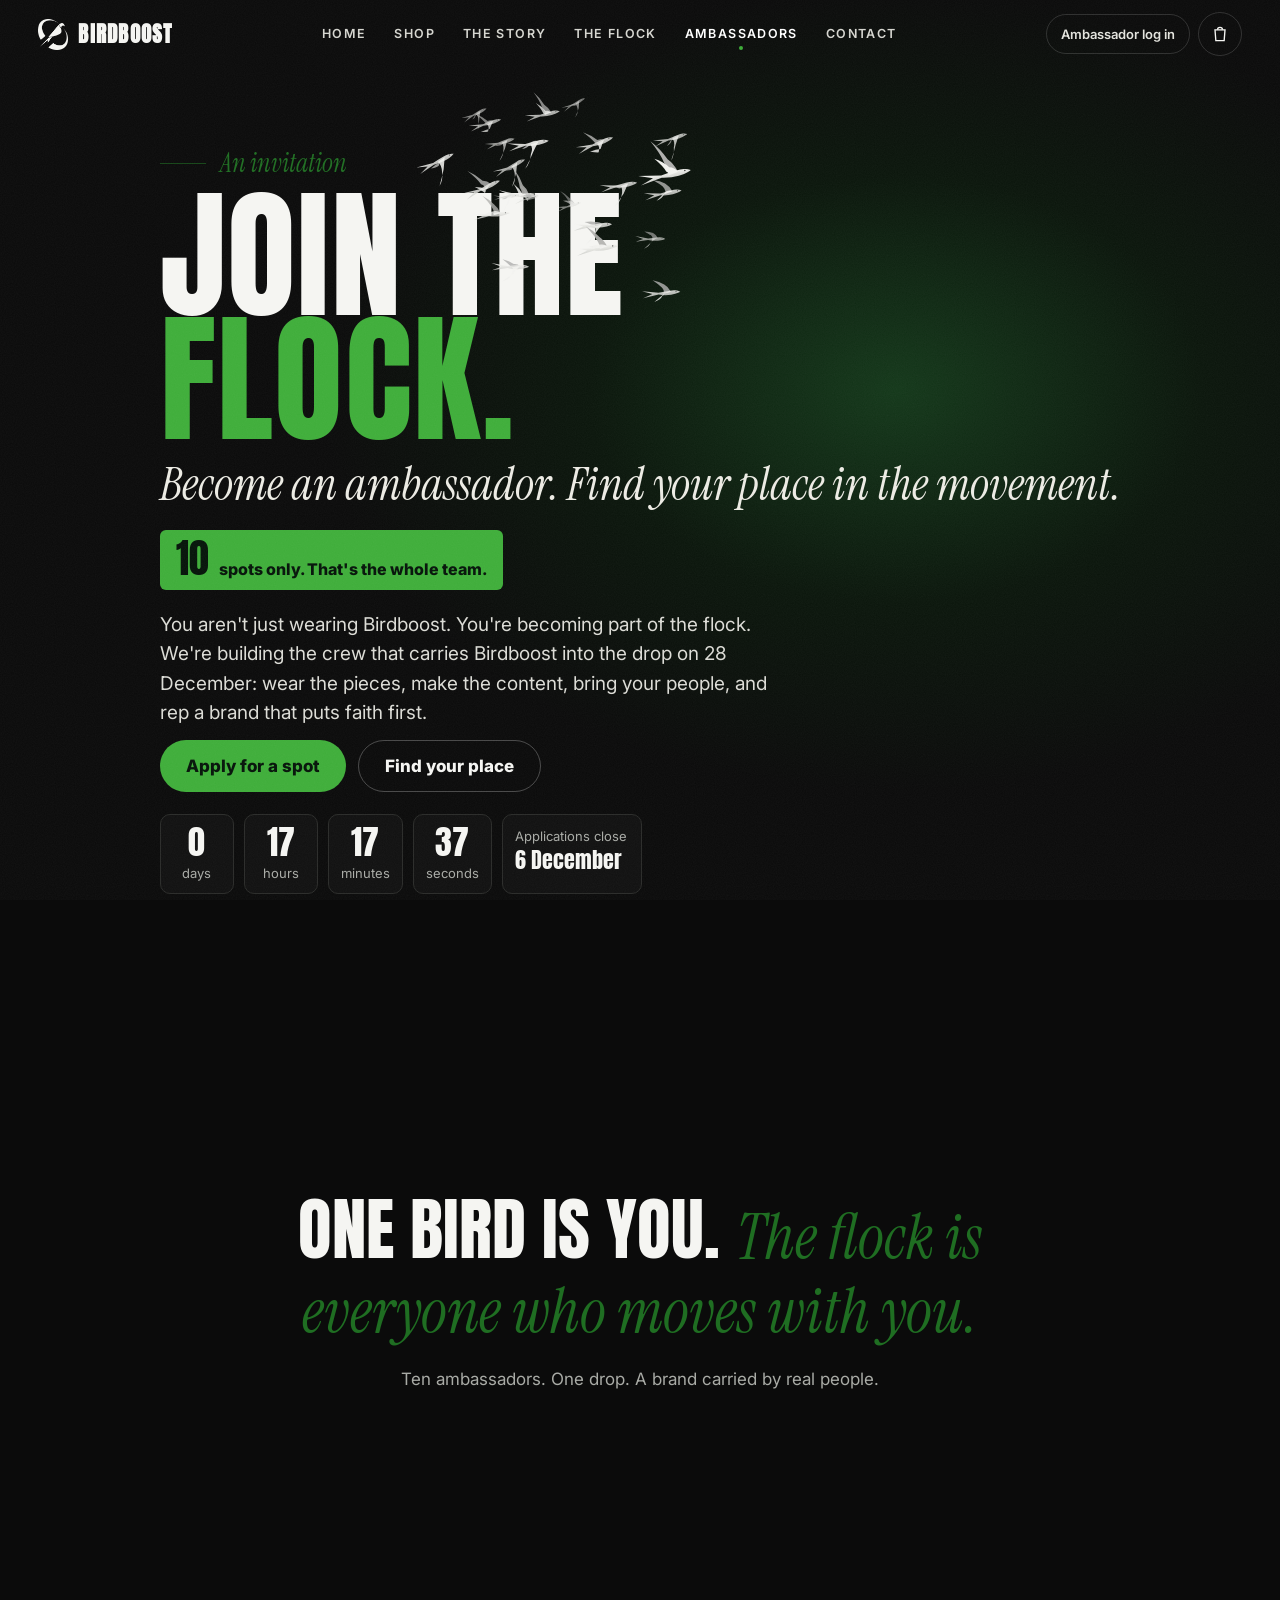
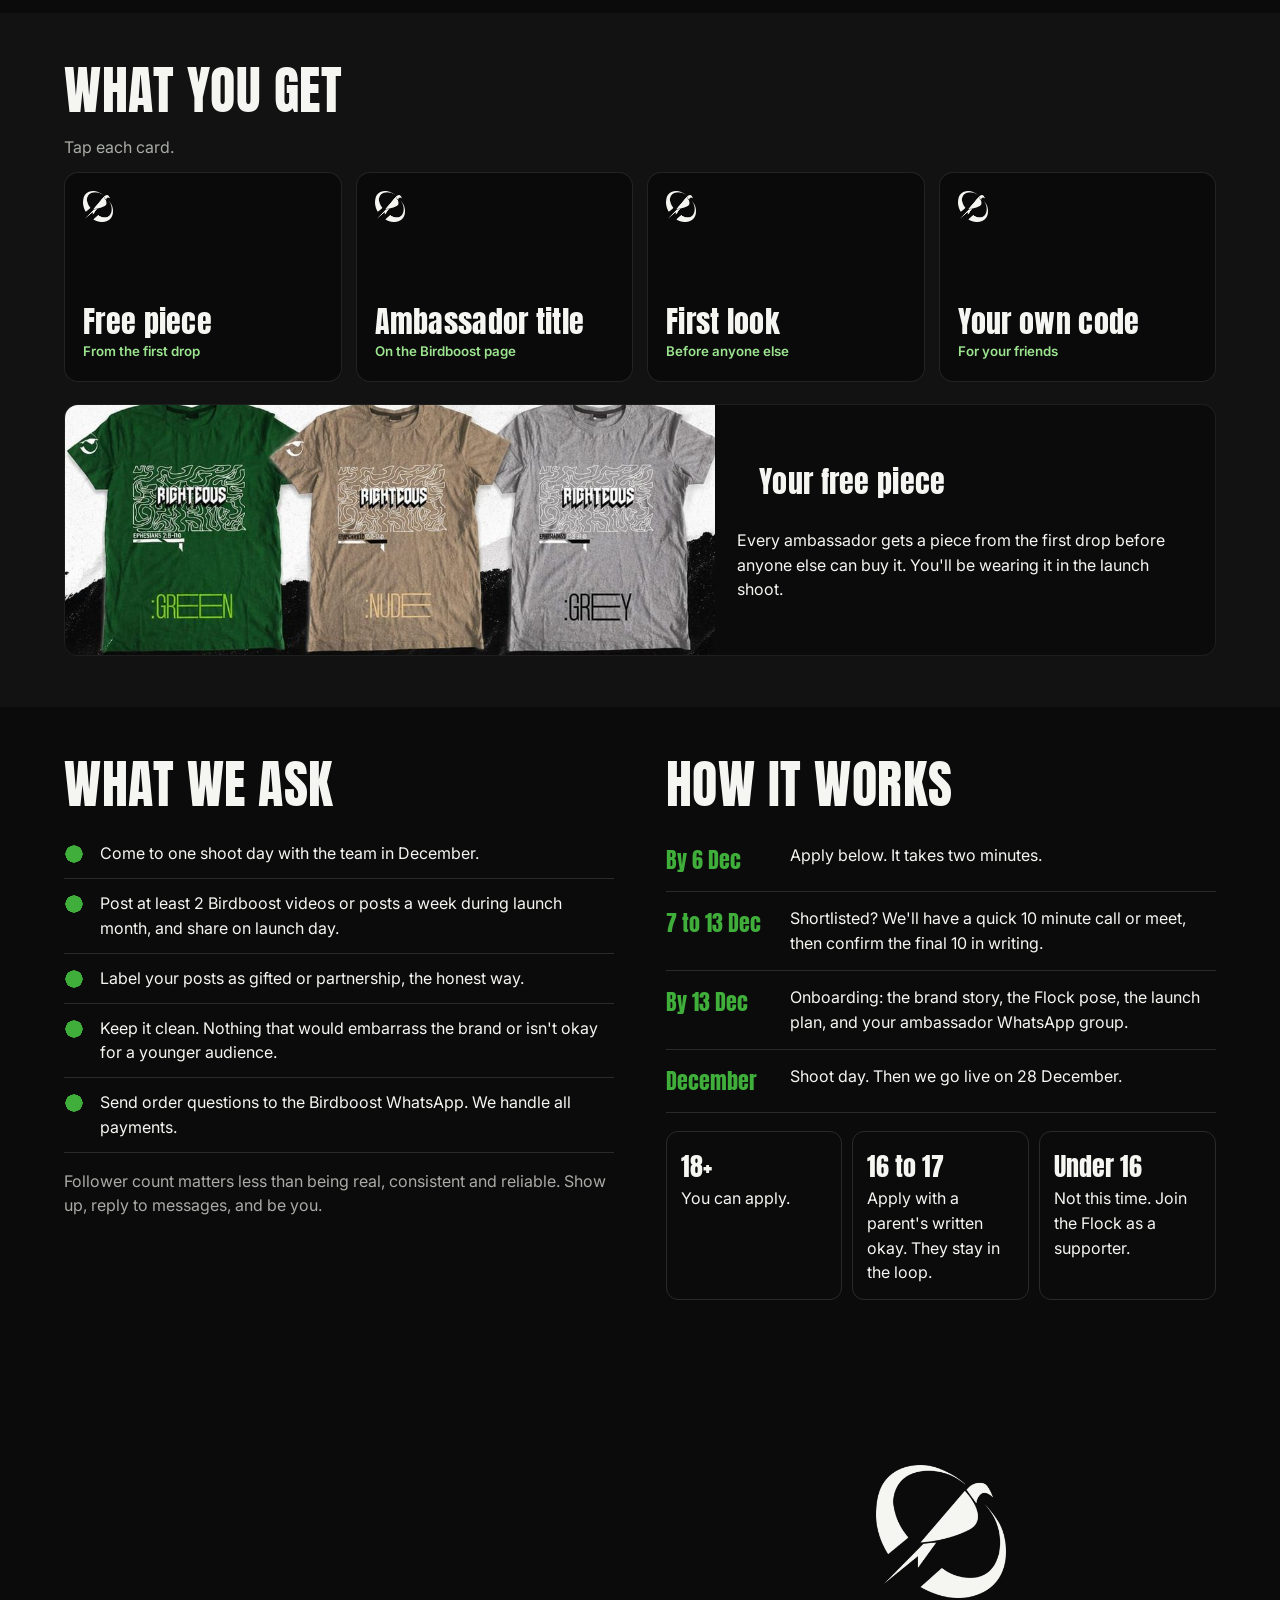
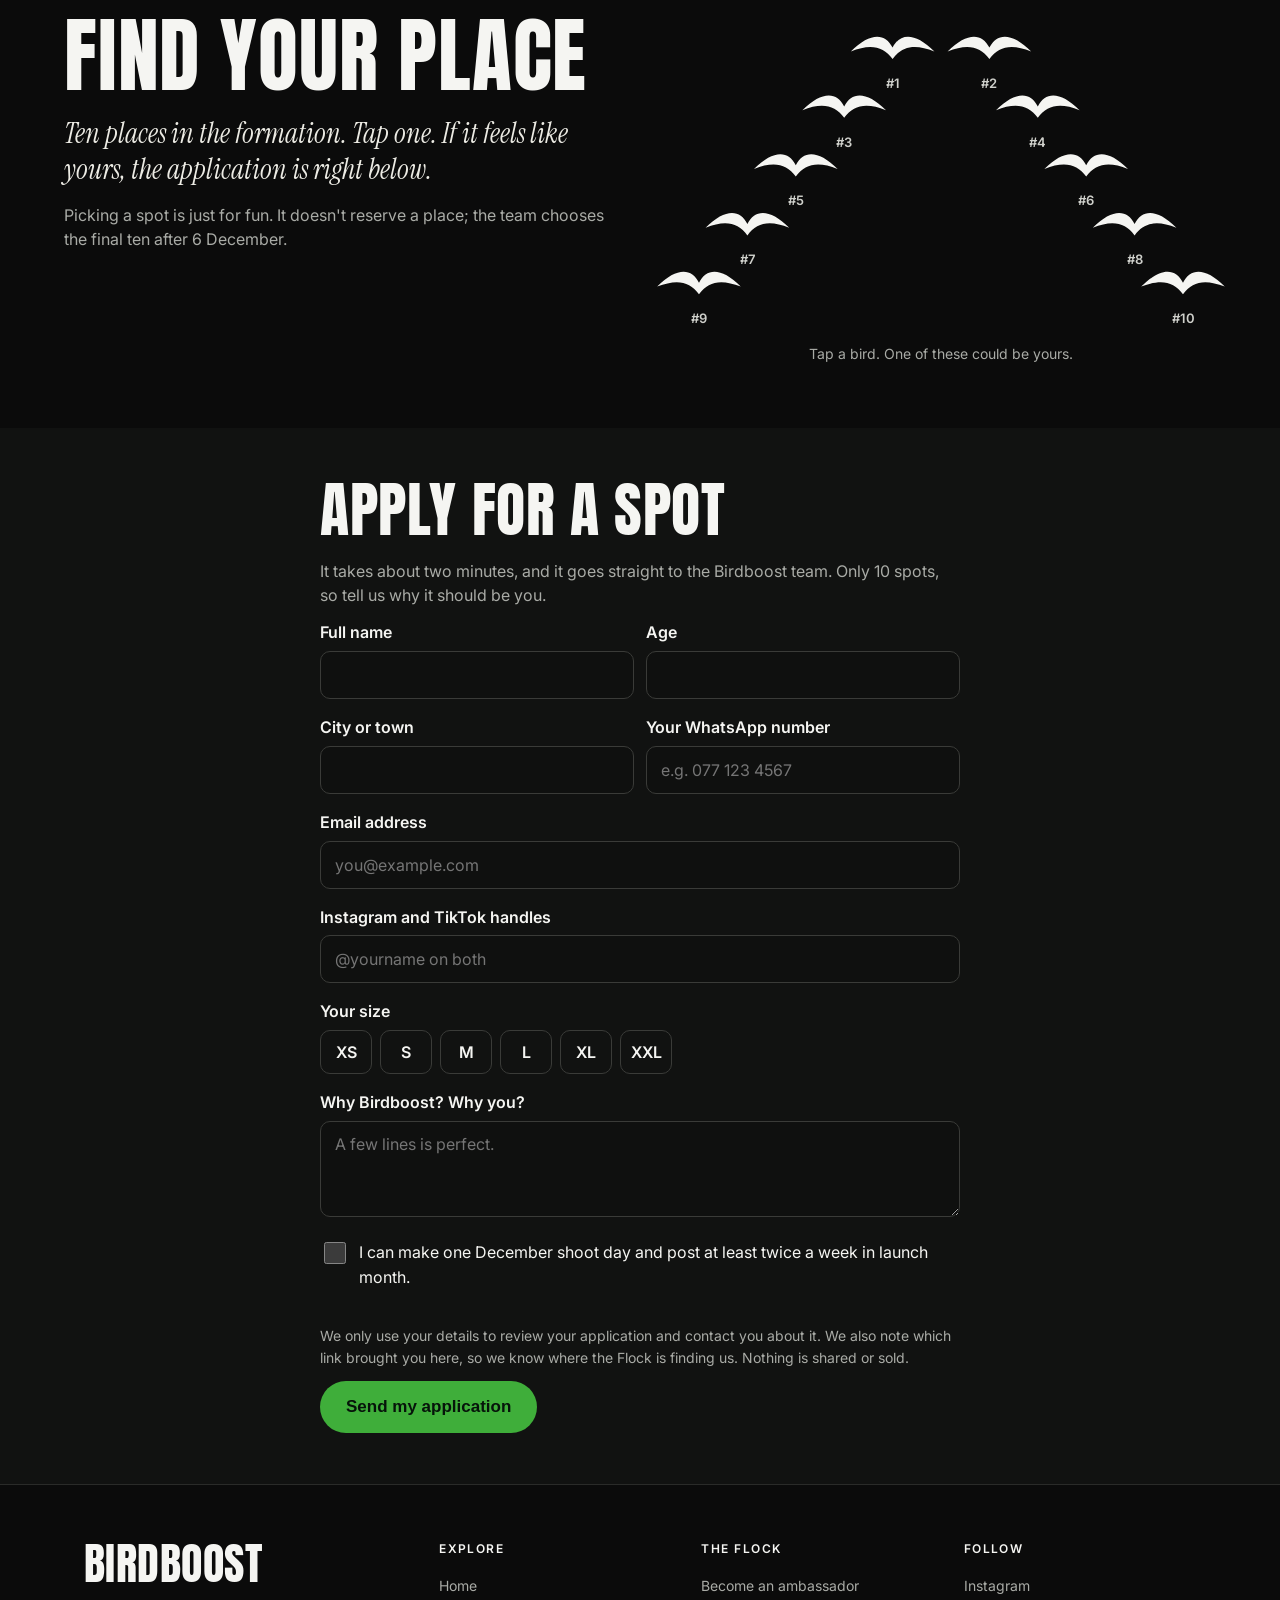
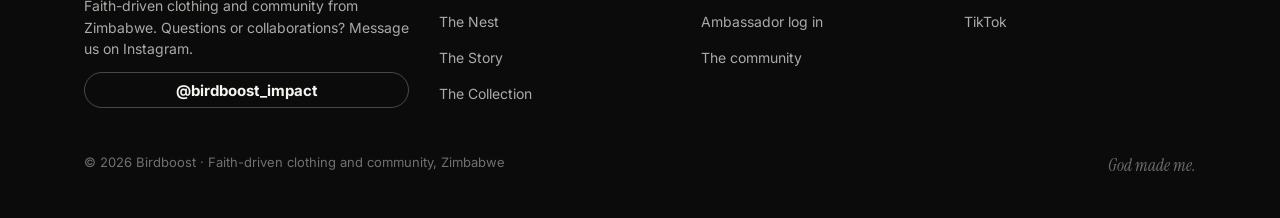
==== commit 9ca25486: "Refine the site: brand-led home, on-site ordering, calmer bird and flock - Home leads with Birdboost" ====
--- a/flock/index.html
+++ b/flock/index.html
@@ -31,7 +31,7 @@
 h2{font-size:clamp(34px,5vw,52px);text-transform:uppercase;margin-bottom:18px}
 p{margin:0 0 12px}
 .logo{display:inline-block;width:46px;height:48px;background:currentColor;-webkit-mask:var(--lg) center/contain no-repeat;mask:var(--lg) center/contain no-repeat}
-.brand{display:flex;align-items:center;gap:12px;font-weight:800;font-size:20px}
+.nav .logo{width:30px;height:32px}
 /* hero */
 .hero{position:relative;background:radial-gradient(120% 90% at 80% 10%,#163d17 0,#0b0b0b 60%);border-bottom:6px solid var(--g)}
 .hgrid{display:grid;grid-template-columns:minmax(0,1.05fr) minmax(0,1fr);gap:clamp(20px,4vw,56px);align-items:center;margin-top:28px}
@@ -160,20 +160,21 @@
 .is-me .fhero h1{font-size:clamp(54px,8vw,120px);max-width:none}
 .meback{border:1px solid #3fae3a66;background:#0f2410;border-radius:16px;padding:16px 18px;margin-bottom:22px}
 .foot{text-align:left}
-@media(max-width:860px){.fhero{padding-top:140px}}
+@media(max-width:860px){.fhero{padding-top:168px;min-height:0;padding-bottom:64px}}
 </style>
 </head>
 <body class="grain" data-bird="flock" data-bird-delay="600">
 <header class="nav">
   <div class="in">
     <a class="brand" href="../" aria-label="Birdboost home"><span class="logo" aria-hidden="true"></span><b>BIRDBOOST</b></a>
-    <nav aria-label="Main"><ul class="links" id="links"><li><a href="../">Home</a></li><li><a href="../nest/">Shop</a></li><li><a href="../#story">The Story</a></li><li><a href="../#flock">The Flock</a></li><li><a href="../flock/" aria-current="page">Ambassadors</a></li><li><a href="#contact">Contact</a></li></ul></nav>
-    <div class="navr"><span data-me-slot></span><a class="cartbtn" href="../nest/#cart" aria-label="Cart"><svg viewBox="0 0 24 24" fill="none" stroke="currentColor" stroke-width="1.6" aria-hidden="true"><path d="M6 7h12l-1 13H7L6 7z"/><path d="M9 7a3 3 0 016 0"/></svg><b data-cart-count></b></a><button class="menubtn" type="button" aria-expanded="false" aria-controls="links" aria-label="Menu"><i></i></button></div>
+    <nav aria-label="Main" class="menu" id="menu"><ul class="links"><li><a href="../">Home</a></li><li><a href="../nest/">Shop</a></li><li><a href="../#story">The Story</a></li><li><a href="../#flock">The Flock</a></li><li><a href="../flock/" aria-current="page">Ambassadors</a></li><li><a href="#contact">Contact</a></li></ul>
+      <div class="menu-foot"><span data-me-slot-m></span><a href="https://www.instagram.com/birdboost_impact" target="_blank" rel="noopener">Instagram</a><a href="https://www.tiktok.com/@official_birdboost.inc" target="_blank" rel="noopener">TikTok</a></div></nav>
+    <div class="navr"><span data-me-slot></span><a class="cartbtn" href="../nest/#cart" aria-label="Cart"><svg viewBox="0 0 24 24" fill="none" stroke="currentColor" stroke-width="1.6" aria-hidden="true"><path d="M6 7h12l-1 13H7L6 7z"/><path d="M9 7a3 3 0 016 0"/></svg><b data-cart-count></b></a><button class="menubtn" type="button" aria-expanded="false" aria-controls="menu" aria-label="Menu"><i></i></button></div>
   </div>
 </header>
 
 <main>
-<section class="hero band fhero" data-flock="gather" aria-labelledby="fh1">
+<section class="hero band fhero" data-flock-stage aria-labelledby="fh1">
   <div class="wrap">
     <div data-me-hide>
       <div class="k">An invitation</div>
@@ -200,12 +201,12 @@
   </div>
 </section>
 
-<section class="statement" data-flock="spread">
+<section class="statement" data-flock-stage>
   <p class="rv">One bird is you. <span class="serif">The flock is everyone who moves with you.</span></p>
   <small class="rv d1">Ten ambassadors. One drop. A brand carried by real people.</small>
 </section>
 
-<section class="band light" data-flock="turn">
+<section class="band light">
   <div class="wrap">
     <h2>What you get</h2>
     <p class="mute">Tap each card.</p>
@@ -217,7 +218,7 @@
   </div>
 </section>
 
-<section class="band" data-flock="stream">
+<section class="band">
   <div class="wrap two">
     <div>
       <h2>What we ask</h2>
@@ -247,7 +248,7 @@
   </div>
 </section>
 
-<section class="band place" id="place" data-flock="form" data-flock-targets="#flock .bird">
+<section class="band place" id="place">
   <div class="wrap two">
     <div>
       <h2>Find your place</h2>
@@ -261,7 +262,7 @@
   </div>
 </section>
 
-<section class="band light" id="apply" data-flock="leave">
+<section class="band light" id="apply">
   <div class="wrap">
     <form id="f" name="ambassador" novalidate>
             <p hidden><label>Leave this empty <input name="_gotcha" tabindex="-1" autocomplete="off"></label></p>
@@ -314,11 +315,11 @@
 
 <footer class="foot" id="contact"><div class="wrap">
   <div class="cols">
-    <div><div class="big">Talk to the flock</div><p>Orders, sizes, collaborations or just to say hi. A real person from Birdboost answers on WhatsApp.</p>
-      <a class="btn g" href="https://wa.me/263713875931" target="_blank" rel="noopener">WhatsApp +263 71 387 5931</a></div>
-    <div><h4>Explore</h4><a href="../">Home</a><a href="../nest/">The Nest</a><a href="../#story" >The Story</a><a href="../#journey">The Journey</a></div>
+    <div><div class="big">Birdboost</div><p>Faith-driven clothing and community from Zimbabwe. Questions or collaborations? Message us on Instagram.</p>
+      <a class="btn o" href="https://www.instagram.com/birdboost_impact" target="_blank" rel="noopener">@birdboost_impact</a></div>
+    <div><h4>Explore</h4><a href="../">Home</a><a href="../nest/">The Nest</a><a href="../#story" >The Story</a><a href="../#collection">The Collection</a></div>
     <div><h4>The Flock</h4><a href="../flock/">Become an ambassador</a><a href="../portal/">Ambassador log in</a><a href="../#flock">The community</a></div>
-    <div><h4>Follow</h4><a href="https://www.instagram.com/birdboost_impact" target="_blank" rel="noopener">Instagram</a><a href="https://www.tiktok.com/@official_birdboost.inc" target="_blank" rel="noopener">TikTok</a><a href="https://wa.me/263713875931" target="_blank" rel="noopener">WhatsApp</a></div>
+    <div><h4>Follow</h4><a href="https://www.instagram.com/birdboost_impact" target="_blank" rel="noopener">Instagram</a><a href="https://www.tiktok.com/@official_birdboost.inc" target="_blank" rel="noopener">TikTok</a></div>
   </div>
   <div class="fine"><span>© <span data-year>2026</span> Birdboost · Faith-driven clothing and community, Zimbabwe</span><span class="serif" style="font-size:17px">God made me.</span></div>
 </div></footer>
--- a/assets/bb.css
+++ b/assets/bb.css
@@ -31,7 +31,7 @@
 .nav.solid{background:rgba(10,10,10,.78);-webkit-backdrop-filter:blur(14px) saturate(1.2);backdrop-filter:blur(14px) saturate(1.2);border-bottom-color:#ffffff12}
 .nav .in{display:flex;align-items:center;gap:18px;min-height:68px;max-width:1400px;margin:0 auto;padding:0 max(3vw,16px)}
 .brand{display:inline-flex;align-items:center;gap:10px;text-decoration:none;font-family:var(--display);font-size:21px;letter-spacing:.06em;min-height:44px}
-.nav nav{margin:0 auto}
+.nav nav.menu{margin:0 auto}
 .links{display:flex;gap:2px;margin:0;list-style:none;padding:0}
 .links a{display:inline-flex;align-items:center;min-height:44px;padding:0 13px;text-decoration:none;font:600 12.5px/1 var(--sans);letter-spacing:.11em;text-transform:uppercase;color:#d6d6d0;border-radius:999px;transition:color .2s}
 .links a:hover,.links a[aria-current=page]{color:#fff}
@@ -51,21 +51,27 @@
 .menubtn i::before,.menubtn i::after{content:"";position:absolute;left:0;width:18px;height:1.5px;background:currentColor;transition:transform .3s}
 .menubtn i::before{top:-6px}.menubtn i::after{top:6px}
 .menu-open .menubtn i{background:none}.menu-open .menubtn i::before{transform:translateY(6px) rotate(45deg)}.menu-open .menubtn i::after{transform:translateY(-6px) rotate(-45deg)}
+.menu-foot{display:none}
 @media(max-width:1020px){
-  .links{position:fixed;inset:0;z-index:-1;flex-direction:column;justify-content:center;gap:4px;padding:90px 8vw 40px;margin:0;background:radial-gradient(90% 70% at 80% 10%,#123015,#0a0a0a 70%);opacity:0;visibility:hidden;transition:opacity .35s,visibility .35s}
-  .menu-open .links{opacity:1;visibility:visible}
-  .links a{font:400 clamp(40px,11vw,64px)/1.05 var(--display);letter-spacing:.01em;padding:4px 0;color:#f3f2ec;min-height:0}
-  .links a[aria-current=page]{color:var(--g)}.links a[aria-current=page]::after{display:none}
+  .nav .in{min-height:60px;gap:10px;justify-content:space-between}
+  .nav nav.menu{position:fixed;inset:0;z-index:-1;margin:0;display:flex;flex-direction:column;justify-content:space-between;padding:calc(86px + env(safe-area-inset-top)) 7vw calc(28px + env(safe-area-inset-bottom));background:#0a0a0a;opacity:0;visibility:hidden;transition:opacity .3s,visibility .3s;overflow-y:auto}
+  .nav nav.menu::before{content:"";position:absolute;inset:0;z-index:-1;background:radial-gradient(90% 60% at 85% 0%,#14361a,transparent 70%)}
+  .menu-open .nav nav.menu{opacity:1;visibility:visible}
+  .links{flex-direction:column;gap:0}
+  .links li{overflow:hidden;border-bottom:1px solid #ffffff12}
+  .links a{display:flex;justify-content:space-between;font:400 clamp(34px,10vw,52px)/1 var(--display);letter-spacing:.01em;padding:14px 0;color:#f3f2ec;min-height:0;text-transform:uppercase;transform:translateY(100%);transition:transform .5s var(--ease)}
+  .links a::after{display:none!important}
+  .links a[aria-current=page]{color:var(--g)}
+  .menu-open .links a{transform:none}
+  .menu-open .links li:nth-child(2) a{transition-delay:.04s}.menu-open .links li:nth-child(3) a{transition-delay:.08s}.menu-open .links li:nth-child(4) a{transition-delay:.12s}.menu-open .links li:nth-child(5) a{transition-delay:.16s}.menu-open .links li:nth-child(6) a{transition-delay:.2s}
+  .menu-foot{display:flex;flex-wrap:wrap;gap:10px;align-items:center;margin-top:28px}
+  .menu-foot a{display:inline-flex;align-items:center;min-height:44px;padding:0 16px;border-radius:999px;border:1px solid #ffffff26;text-decoration:none;font:600 14px var(--sans)}
+  .menu-foot [data-me-slot-m]{flex-basis:100%}
+  .menu-foot [data-me-slot-m] a{width:100%;justify-content:center;min-height:52px;font-size:15px}
   .menubtn{display:inline-grid}
-  .nav .in{justify-content:space-between}
-  .navr{margin-left:auto}
+  .navr [data-me-slot]{display:none}
+  .menu-open{overflow:hidden}
 }
-.pill-link .short{display:none}
-@media(max-width:520px){.pill-link .long{display:none}.pill-link .short{display:inline}.brand b{display:none}}
-
-.announce{background:var(--g);color:#06140a;text-align:center;font:600 13.5px/1.4 var(--sans);padding:8px 16px;overflow:hidden;max-height:60px;transition:max-height .4s var(--ease),padding .4s}
-.announce a{font-weight:800;text-decoration:underline;text-underline-offset:3px}
-.nav.solid .announce,.menu-open .announce{max-height:0;padding-block:0}
 
 /* ---------- buttons ---------- */
 .btn{display:inline-flex;align-items:center;justify-content:center;gap:10px;min-height:52px;padding:0 26px;border-radius:999px;border:1px solid transparent;font:700 15px var(--sans);text-decoration:none;cursor:pointer;transition:transform .25s var(--ease),background .25s,border-color .25s,color .25s;white-space:nowrap}
@@ -81,7 +87,7 @@
 .btn[disabled]{opacity:.55;cursor:default}
 
 /* ---------- chapters ---------- */
-.chap{position:relative;padding:clamp(90px,14vw,180px) 0}
+.chap{position:relative;padding:clamp(76px,12vw,170px) 0}
 .kicker{display:flex;align-items:center;gap:14px;font:400 clamp(20px,2.2vw,26px)/1 var(--serif);font-style:italic;color:var(--g2);margin-bottom:22px}
 .kicker::before{content:"";width:46px;height:1px;background:currentColor;opacity:.6}
 .h2{font:400 clamp(46px,8vw,112px)/.92 var(--display);text-transform:uppercase;text-wrap:balance;margin:0 0 26px}
@@ -127,3 +133,22 @@
 [data-draw].in svg[data-nest] path,svg[data-nest].in path{stroke-dashoffset:0}
 .menu-open .nav{-webkit-backdrop-filter:none;backdrop-filter:none;background:none;border-bottom-color:transparent}
 @media(prefers-reduced-motion:reduce){svg[data-nest] path{stroke-dashoffset:0}}
+
+/* ---------- phones: designed for the hand ---------- */
+@media(max-width:760px){
+  body{font-size:16px}
+  .wrap{padding:0 20px}
+  .btn{min-height:52px;padding:0 22px;font-size:16px}
+  .h2{font-size:clamp(42px,12.5vw,64px);margin-bottom:18px}
+  .lede{font-size:17px}
+  .kicker{font-size:20px;margin-bottom:14px}
+  .foot{padding-top:44px}
+  .foot .fine{margin-top:28px}
+}
+/* campaign promo: a removable block, never the identity of a page */
+.promo{position:relative;border:1px solid #3fae3a66;background:linear-gradient(120deg,#0f2410,#0a0a0a 70%);border-radius:22px;padding:22px 24px;display:flex;align-items:center;gap:18px;flex-wrap:wrap}
+.promo .tag{font:700 11px var(--sans);letter-spacing:.14em;text-transform:uppercase;color:var(--g2)}
+.promo h3{font:400 clamp(26px,3vw,36px)/1 var(--display);text-transform:uppercase;margin:4px 0 4px}
+.promo p{margin:0;color:#cfcfc8;max-width:36em}
+.promo .grow{flex:1;min-width:220px}
+.promo .close{position:absolute;top:8px;right:8px;width:40px;height:40px;border-radius:50%;border:0;background:none;color:var(--mute);font-size:22px;cursor:pointer}
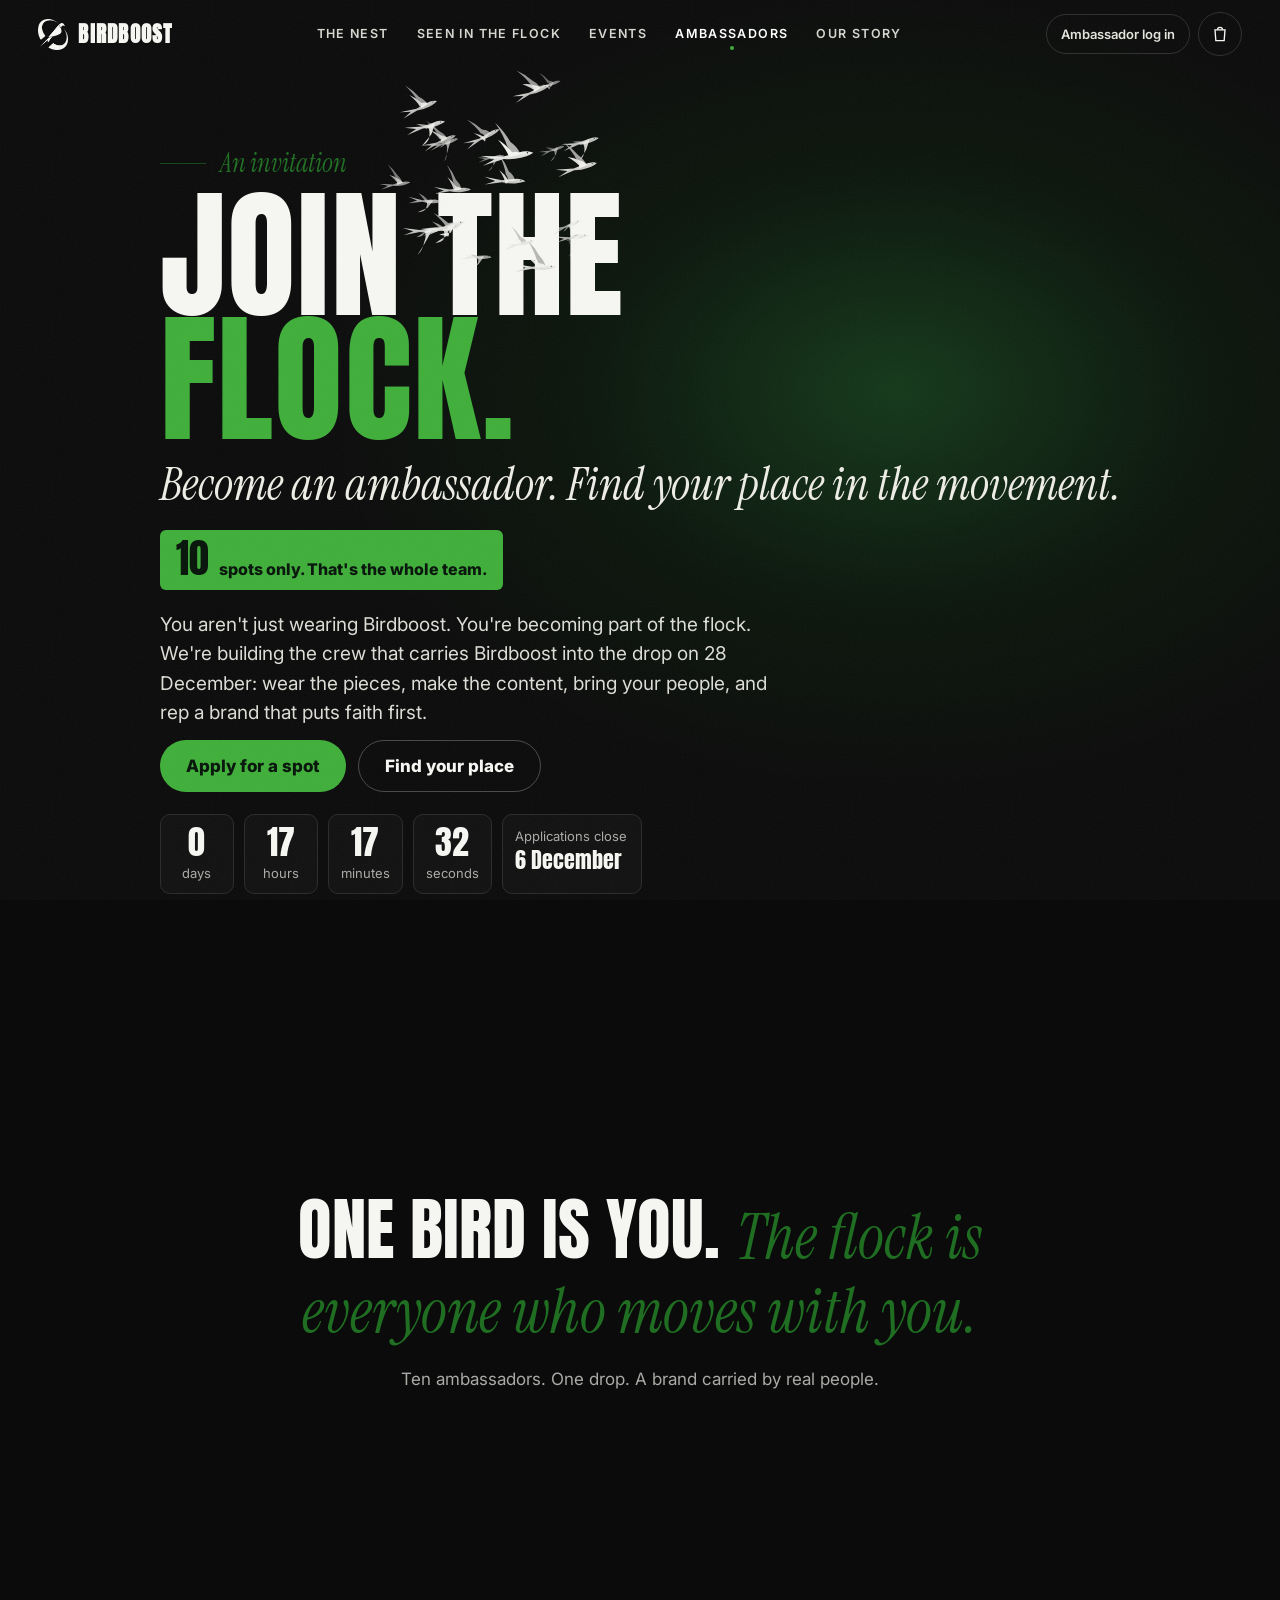
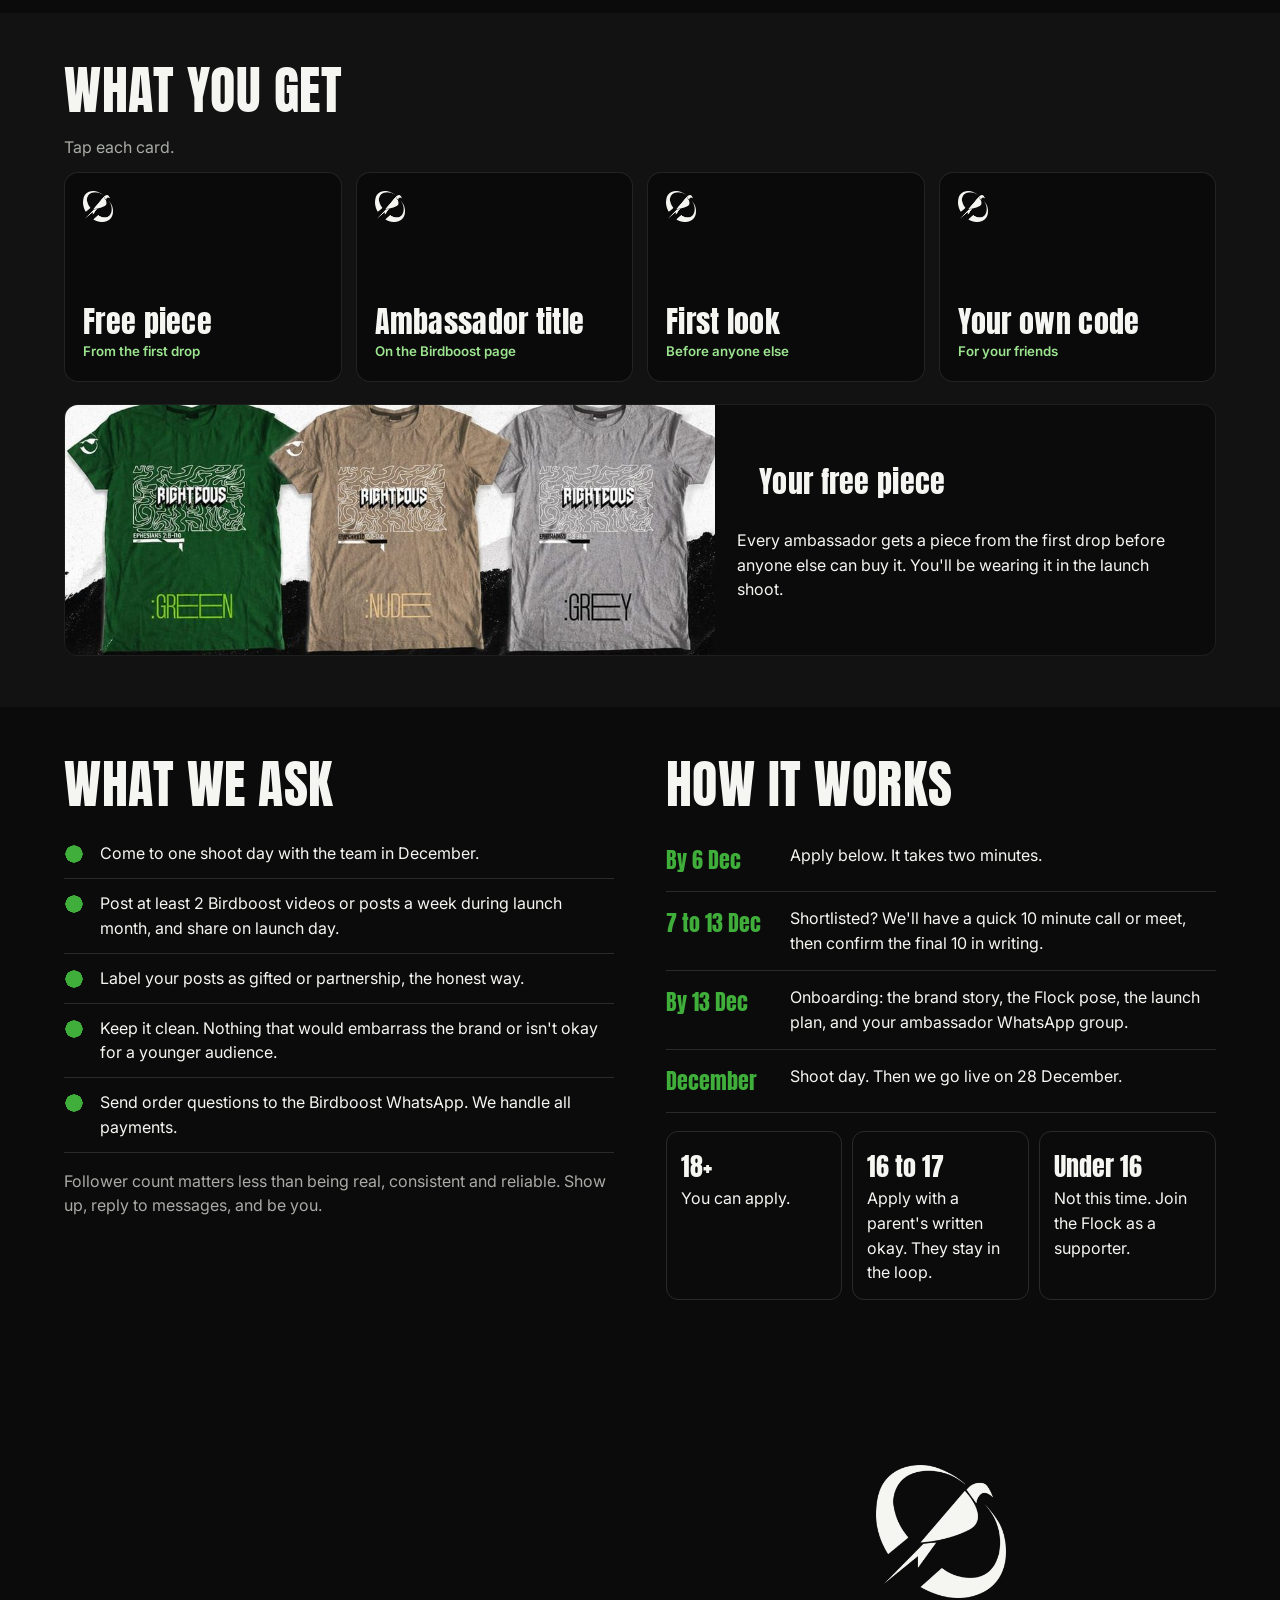
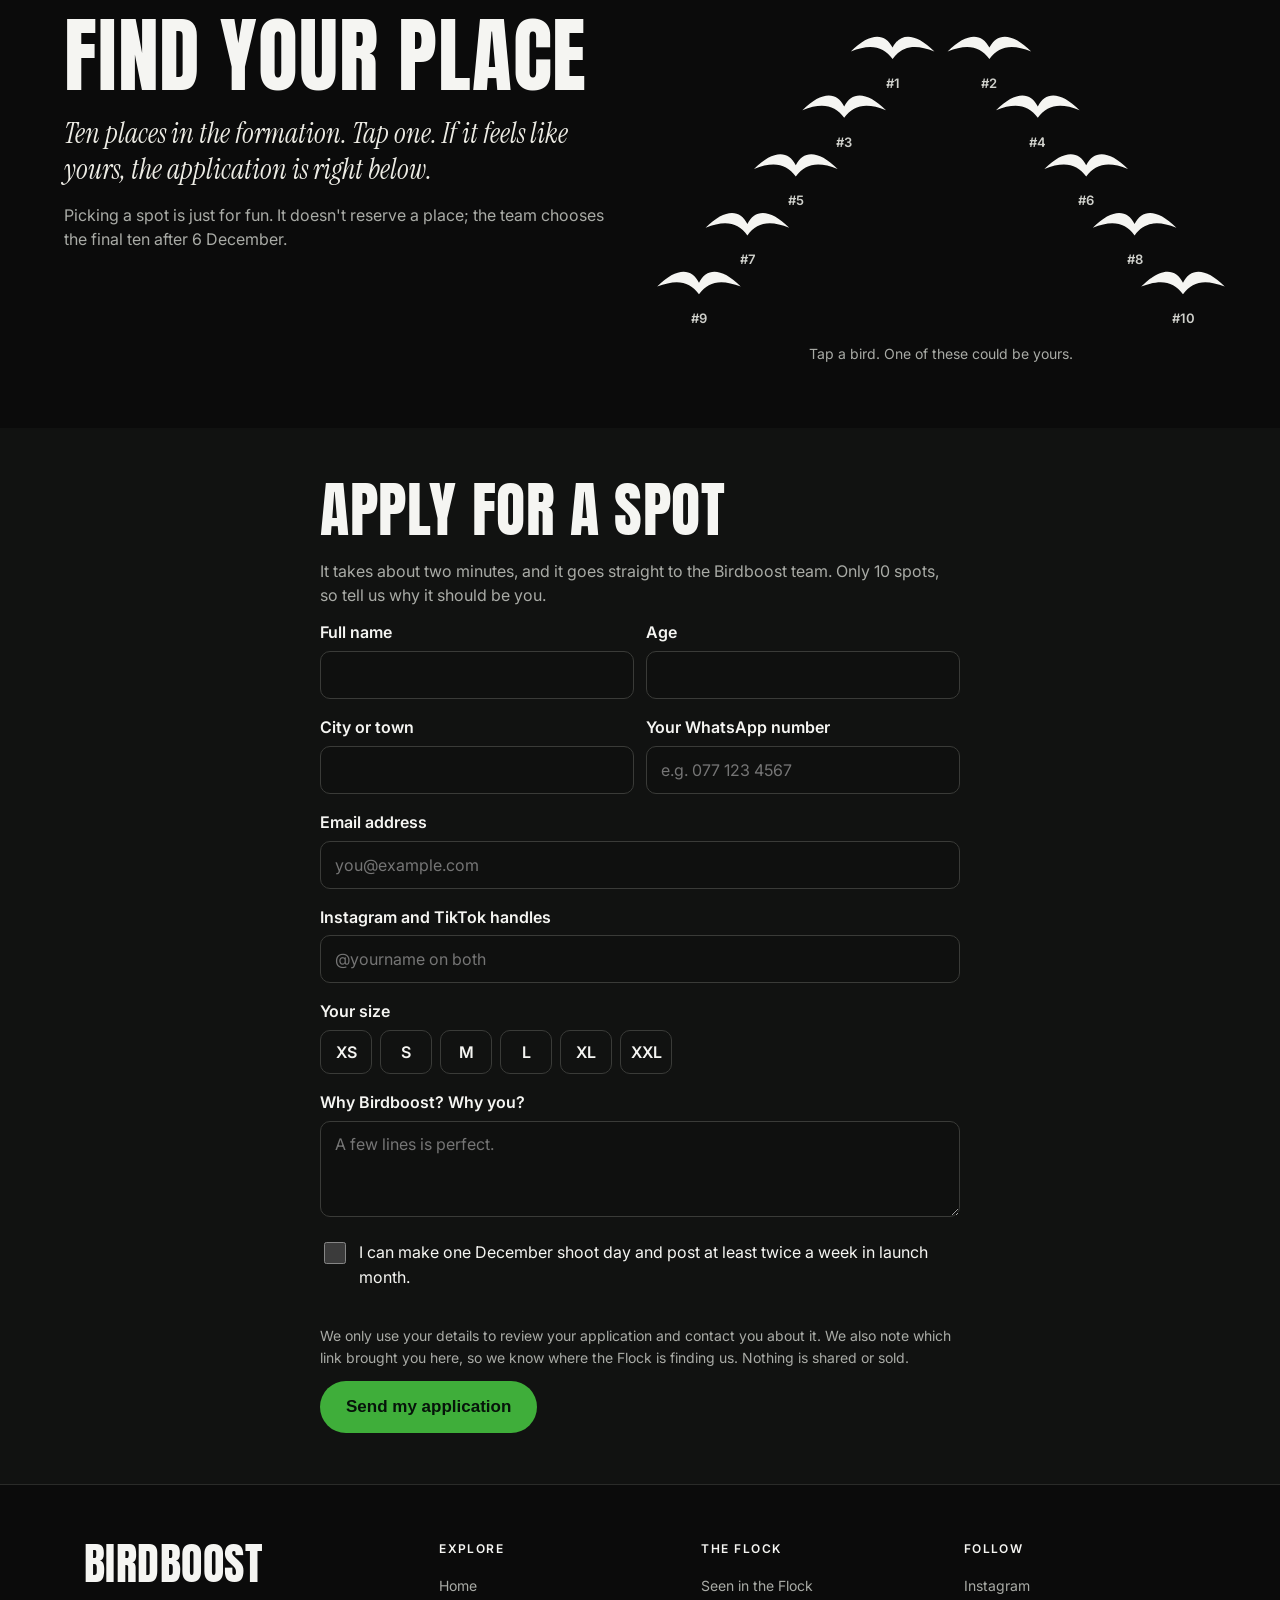
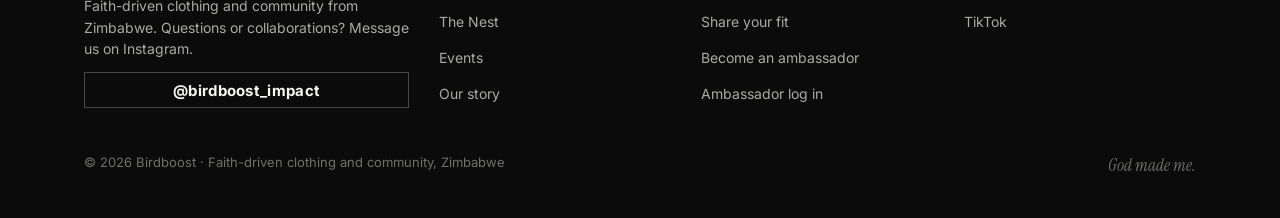
==== commit d9f105da: "Redesign phase 1: campaign home, Nest, piece pages, Find My Size, Seen in the Flock, events Co-Autho" ====
--- a/flock/index.html
+++ b/flock/index.html
@@ -167,7 +167,7 @@
 <header class="nav">
   <div class="in">
     <a class="brand" href="../" aria-label="Birdboost home"><span class="logo" aria-hidden="true"></span><b>BIRDBOOST</b></a>
-    <nav aria-label="Main" class="menu" id="menu"><ul class="links"><li><a href="../">Home</a></li><li><a href="../nest/">Shop</a></li><li><a href="../#story">The Story</a></li><li><a href="../#flock">The Flock</a></li><li><a href="../flock/" aria-current="page">Ambassadors</a></li><li><a href="#contact">Contact</a></li></ul>
+    <nav aria-label="Main" class="menu" id="menu"><ul class="links"><li><a href="../nest/">The Nest</a></li><li><a href="../#seen">Seen in the Flock</a></li><li><a href="../events/">Events</a></li><li><a href="../flock/" aria-current="page">Ambassadors</a></li><li><a href="../#story">Our story</a></li></ul>
       <div class="menu-foot"><span data-me-slot-m></span><a href="https://www.instagram.com/birdboost_impact" target="_blank" rel="noopener">Instagram</a><a href="https://www.tiktok.com/@official_birdboost.inc" target="_blank" rel="noopener">TikTok</a></div></nav>
     <div class="navr"><span data-me-slot></span><a class="cartbtn" href="../nest/#cart" aria-label="Cart"><svg viewBox="0 0 24 24" fill="none" stroke="currentColor" stroke-width="1.6" aria-hidden="true"><path d="M6 7h12l-1 13H7L6 7z"/><path d="M9 7a3 3 0 016 0"/></svg><b data-cart-count></b></a><button class="menubtn" type="button" aria-expanded="false" aria-controls="menu" aria-label="Menu"><i></i></button></div>
   </div>
@@ -317,13 +317,14 @@
   <div class="cols">
     <div><div class="big">Birdboost</div><p>Faith-driven clothing and community from Zimbabwe. Questions or collaborations? Message us on Instagram.</p>
       <a class="btn o" href="https://www.instagram.com/birdboost_impact" target="_blank" rel="noopener">@birdboost_impact</a></div>
-    <div><h4>Explore</h4><a href="../">Home</a><a href="../nest/">The Nest</a><a href="../#story" >The Story</a><a href="../#collection">The Collection</a></div>
-    <div><h4>The Flock</h4><a href="../flock/">Become an ambassador</a><a href="../portal/">Ambassador log in</a><a href="../#flock">The community</a></div>
+    <div><h4>Explore</h4><a href="../">Home</a><a href="../nest/">The Nest</a><a href="../events/">Events</a><a href="../#story">Our story</a></div>
+    <div><h4>The Flock</h4><a href="../#seen">Seen in the Flock</a><a href="../flock/share/">Share your fit</a><a href="../flock/">Become an ambassador</a><a href="../portal/">Ambassador log in</a></div>
     <div><h4>Follow</h4><a href="https://www.instagram.com/birdboost_impact" target="_blank" rel="noopener">Instagram</a><a href="https://www.tiktok.com/@official_birdboost.inc" target="_blank" rel="noopener">TikTok</a></div>
   </div>
   <div class="fine"><span>© <span data-year>2026</span> Birdboost · Faith-driven clothing and community, Zimbabwe</span><span class="serif" style="font-size:17px">God made me.</span></div>
 </div></footer>
 
+<script src="../portal/config.js"></script>
 <script src="../assets/site.js"></script>
 <script>
 {
@@ -469,6 +470,9 @@
   const btn = $('sub'); btn.disabled = true; btn.textContent = 'Sending...';
   const data = {}; new FormData($('f')).forEach((val,k) => { data[k] = val; });
   data._subject = 'New Flock application: ' + v('name') + ' (' + a + ', ' + v('city') + ')';
+  // also save it in the admin page's Applications list (when the database update is done); the email above stays the main copy
+  try { const C = window.BB_CONFIG || {}; if (C.SUPABASE_URL && !/PASTE/.test(C.SUPABASE_URL)) { const d = Object.assign({}, data); delete d._gotcha; delete d._subject;
+    fetch(C.SUPABASE_URL + '/rest/v1/rpc/public_apply', { method: 'POST', headers: { apikey: C.SUPABASE_ANON_KEY, Authorization: 'Bearer ' + C.SUPABASE_ANON_KEY, 'Content-Type': 'application/json' }, body: JSON.stringify({ p: d }) }).catch(() => {}); } } catch (e) {}
   fetch('https://formspree.io/f/' + FORM_ID, { method:'POST', headers:{'Content-Type':'application/json','Accept':'application/json'}, body:JSON.stringify(data) })
     .then(r => { if (!r.ok) throw new Error(r.status);
       $('okmsg').style.display = ''; $('fallback').style.display = 'none';
--- a/assets/bb.css
+++ b/assets/bb.css
@@ -152,3 +152,84 @@
 .promo p{margin:0;color:#cfcfc8;max-width:36em}
 .promo .grow{flex:1;min-width:220px}
 .promo .close{position:absolute;top:8px;right:8px;width:40px;height:40px;border-radius:50%;border:0;background:none;color:var(--mute);font-size:22px;cursor:pointer}
+
+/* =====================================================================
+   Editorial layer (redesign): fewer boxes, more composition.
+   Square images, hairline rules, small indexed labels, one paper tone.
+   ===================================================================== */
+:root{--paper:#ebe6da;--paper-ink:#121210;--paper-mute:#5d5a52}
+.btn{border-radius:0;letter-spacing:.02em}
+.eyebrow-s{font:600 11px var(--sans);letter-spacing:.16em;text-transform:uppercase;color:var(--g2)}
+.label{display:flex;gap:14px;align-items:baseline;font:600 11px var(--sans);letter-spacing:.16em;text-transform:uppercase;color:var(--mute)}
+.label b{color:var(--ink);font-weight:600}
+.idx{font:500 12px ui-monospace,Menlo,Consolas,monospace;letter-spacing:.04em;color:var(--mute)}
+.rule{border:0;border-top:1px solid var(--line);margin:0}
+.paper{background:var(--paper);color:var(--paper-ink)}
+.paper .mute,.paper .label{color:var(--paper-mute)}
+.paper .label b{color:var(--paper-ink)}
+.paper .btn.w{background:var(--paper-ink);color:var(--paper)}
+.paper .btn.o{border-color:#12121055;color:var(--paper-ink)}
+.paper .eyebrow-s{color:#1f6b2a}
+.link-u{color:inherit;text-decoration:none;background:linear-gradient(currentColor,currentColor) 0 100%/100% 1px no-repeat;padding-bottom:2px;transition:background-size .3s var(--ease)}
+.link-u:hover{background-size:0 1px;background-position:100% 100%}
+.secthead{display:grid;grid-template-columns:minmax(0,1fr) auto;gap:20px;align-items:end;margin-bottom:clamp(28px,4vw,56px)}
+.secthead h2{font:400 clamp(44px,7vw,104px)/.9 var(--display);text-transform:uppercase}
+.secthead h2 .serif{color:var(--g2);font-size:.8em}
+.paper .secthead h2 .serif{color:#1f6b2a}
+.secthead p{margin:0;max-width:26em;color:var(--mute)}
+
+/* Seen in the Flock: rows that travel across the page as you scroll */
+.sf{overflow:hidden;padding:6px 0}
+.sf-row{display:flex;gap:10px;width:max-content;will-change:transform;margin-bottom:10px}
+.sf-tile{position:relative;flex:none;width:clamp(170px,19vw,270px);aspect-ratio:4/5;overflow:hidden;background:#151614;border:0;padding:0;cursor:pointer;color:var(--ink);text-align:left}
+.sf-tile.tall{aspect-ratio:3/5;width:clamp(150px,15vw,220px)}
+.sf-tile.wide{aspect-ratio:4/3;width:clamp(240px,27vw,380px)}
+.sf-tile img,.sf-tile video{width:100%;height:100%;object-fit:cover;transition:transform 1s var(--ease)}
+.sf-tile:hover img,.sf-tile:hover video{transform:scale(1.04)}
+.sf-cap{position:absolute;left:0;right:0;bottom:0;padding:30px 12px 10px;background:linear-gradient(transparent,#000c);display:flex;flex-direction:column;font-size:13px;line-height:1.3}
+.sf-cap span{color:#cfcfc8;font-size:12px}
+.sf-tile.empty{cursor:default;display:grid;place-items:center;background:none;border:1px dashed #ffffff26}
+.sf-tile.empty span{font:400 22px var(--serif);font-style:italic;color:#ffffff4d}
+.paper .sf-tile.empty{border-color:#1212102e}.paper .sf-tile.empty span{color:#12121055}
+.sf.static .sf-row{width:auto;overflow-x:auto;scroll-snap-type:x mandatory}
+
+/* lightbox: a community photo or an ambassador's profile */
+.lightbox{width:min(1040px,100vw);max-height:100dvh;border:1px solid #ffffff14}
+.lb-in{display:grid;grid-template-columns:minmax(0,1.2fr) minmax(0,1fr);max-height:min(860px,94dvh)}
+.lb-media{background:#050505;display:grid;place-items:center;min-height:0}
+.lb-media img,.lb-media video{width:100%;height:100%;max-height:min(860px,94dvh);object-fit:contain}
+.lb-info{position:relative;padding:clamp(22px,3vw,36px);overflow:auto;display:flex;flex-direction:column;gap:10px}
+.lb-info .x{position:absolute;right:10px;top:10px}
+.lb-info h3{font:400 clamp(34px,4vw,52px)/.95 var(--display);text-transform:uppercase;margin-top:4px}
+.lb-info .cap{font:400 22px/1.3 var(--serif);font-style:italic;color:#ecebe4;margin:8px 0}
+.lb-info dl{margin:8px 0 10px;border-top:1px solid var(--line)}
+.lb-info dl div{display:flex;justify-content:space-between;gap:12px;padding:10px 0;border-bottom:1px solid var(--line);font-size:14px}
+.lb-info dt{color:var(--mute)}.lb-info dd{margin:0;text-align:right}
+.lb-info dd a{color:var(--ink)}
+.lb-info .btn{align-self:start}
+.pf-cover{aspect-ratio:4/5}
+.pf-cover img{object-fit:cover}
+.pf-mono,.person i{font:400 clamp(90px,14vw,180px)/1 var(--display);color:var(--g);font-style:normal}
+.pf-links{display:flex;gap:16px}.pf-links a{color:var(--ink)}
+.pf-fits{display:grid;grid-template-columns:repeat(3,minmax(0,1fr));gap:8px}
+.pf-fits a{text-decoration:none;font-size:12px;color:var(--mute)}
+.pf-fits img{aspect-ratio:333/385;object-fit:cover;margin-bottom:6px}
+.pf-posts{display:grid;grid-template-columns:repeat(3,minmax(0,1fr));gap:4px}
+.pf-posts img{aspect-ratio:1;object-fit:cover}
+@media(max-width:760px){
+  .lightbox{width:100vw;height:100dvh;border:0}
+  .lb-in{display:block;height:100%;max-height:none;overflow:auto}
+  .lb-media img,.lb-media video{max-height:70dvh}
+  .lb-info .x{position:fixed;top:calc(10px + env(safe-area-inset-top));right:10px;background:#000a}
+  .secthead{grid-template-columns:minmax(0,1fr)}
+}
+
+/* the people */
+.people{display:grid;grid-template-columns:repeat(auto-fill,minmax(min(180px,42vw),1fr));gap:28px 14px}
+.person{border:0;background:none;color:inherit;text-align:left;padding:0;cursor:pointer;display:flex;flex-direction:column;gap:4px}
+.person .pp{display:grid;place-items:center;aspect-ratio:4/5;background:#151614;overflow:hidden;margin-bottom:8px}
+.person .pp img{width:100%;height:100%;object-fit:cover;filter:grayscale(.15);transition:transform 1s var(--ease),filter .6s}
+.person:hover .pp img{transform:scale(1.04);filter:none}
+.person i{font-size:96px}
+.person .pn{font:400 26px/1 var(--display);text-transform:uppercase}
+.person .pc{font-size:13px;color:var(--mute)}
